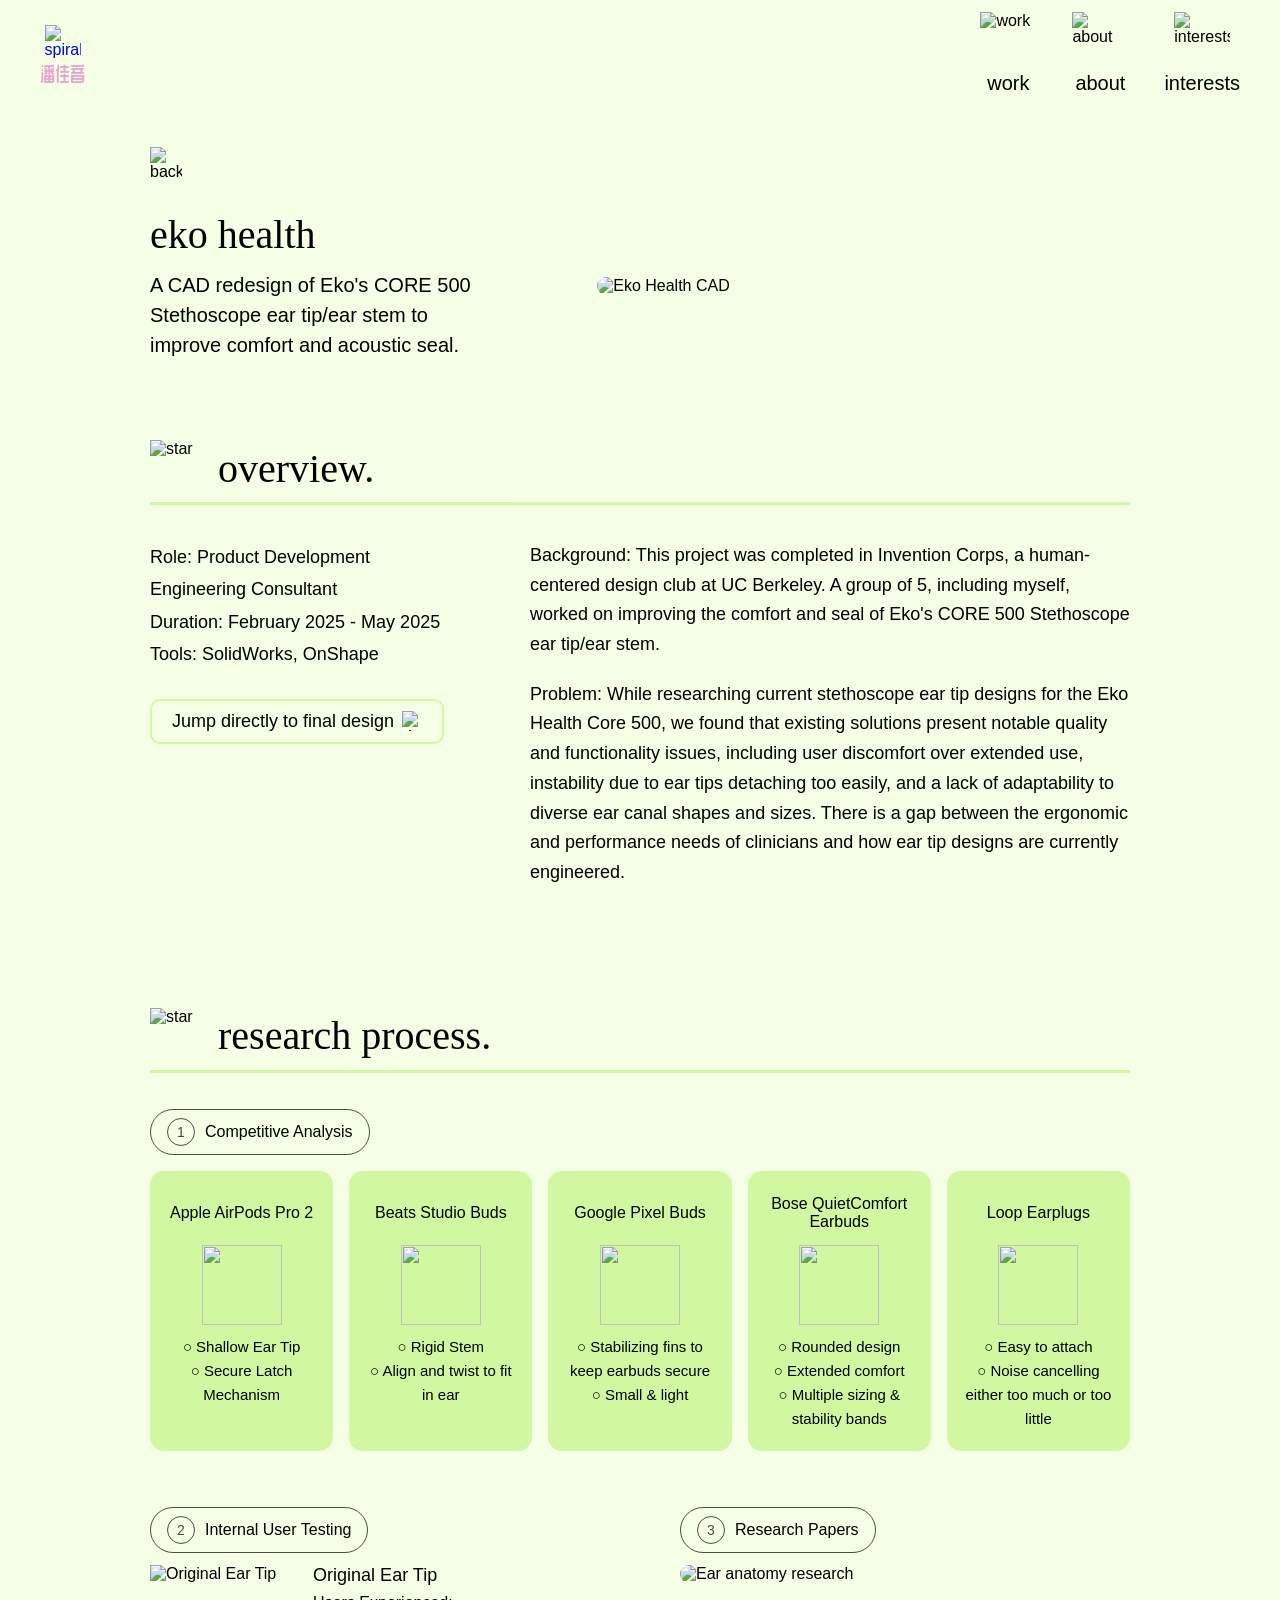
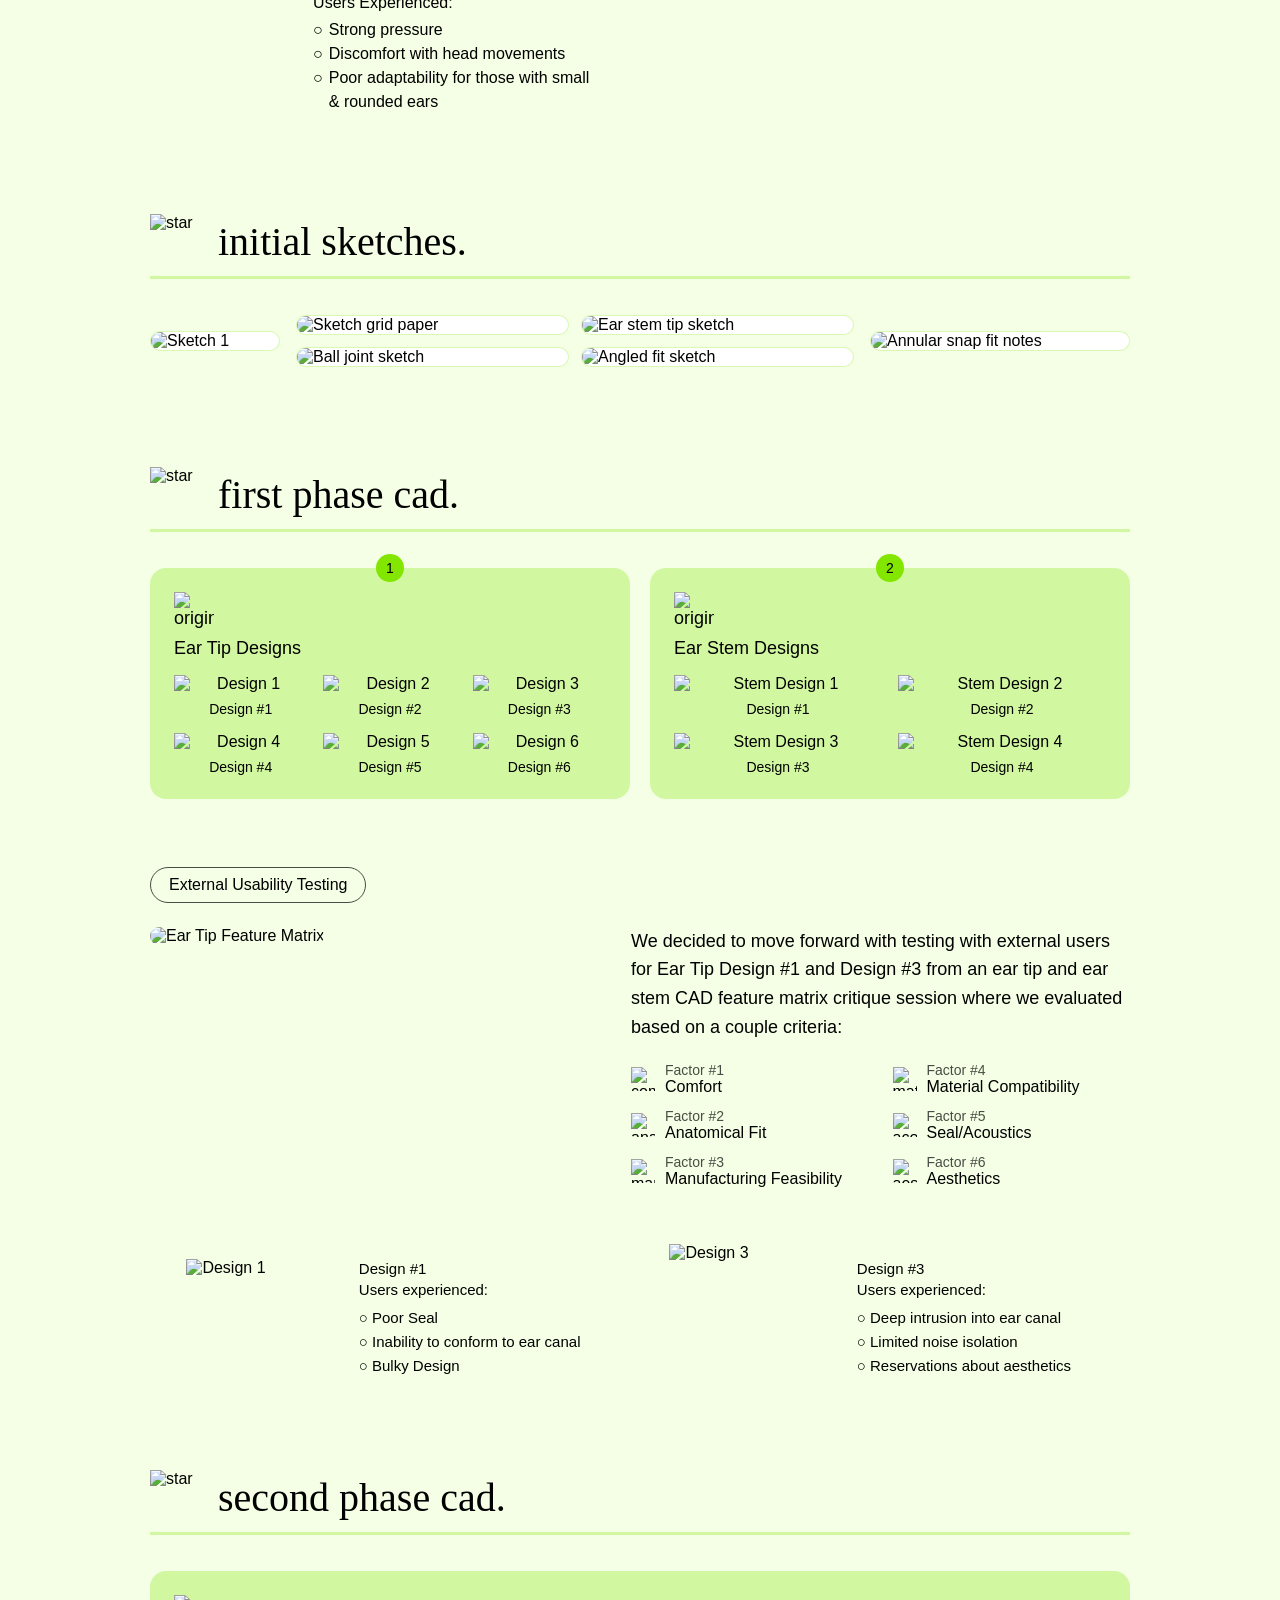
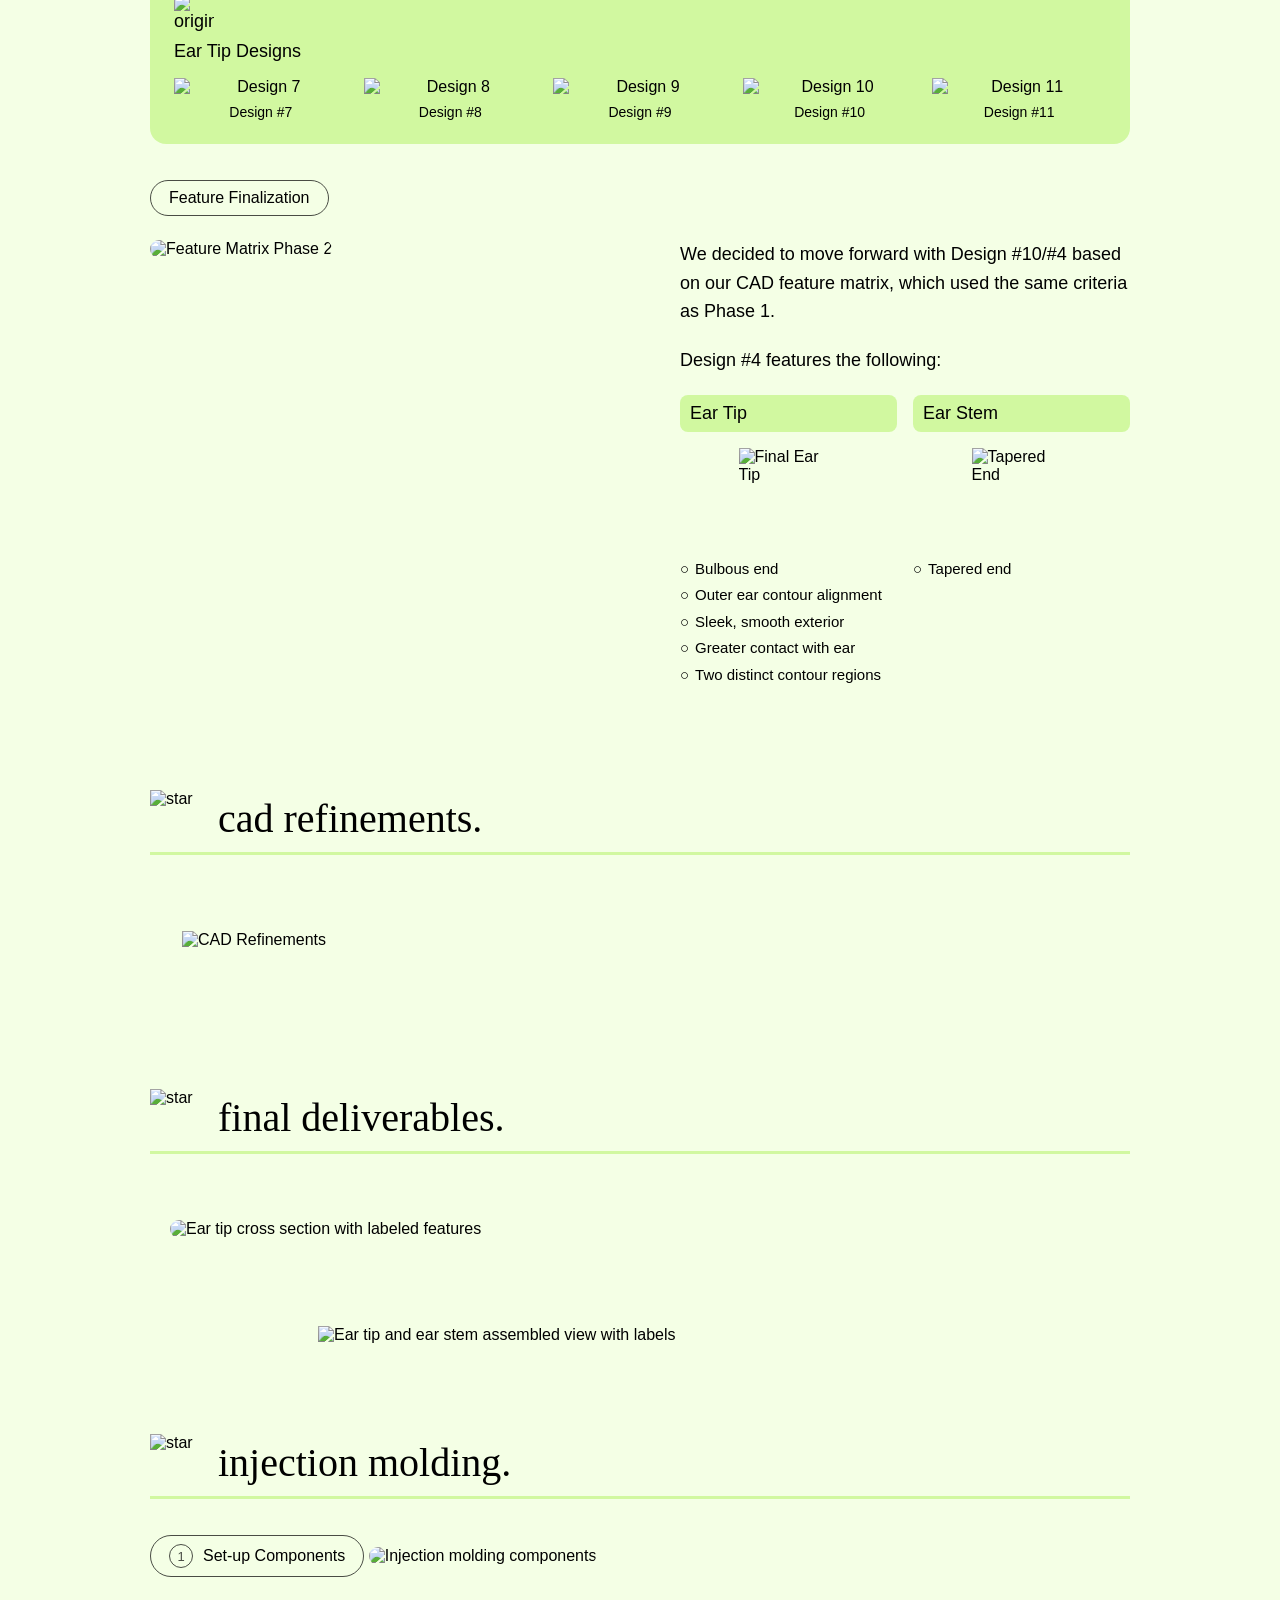
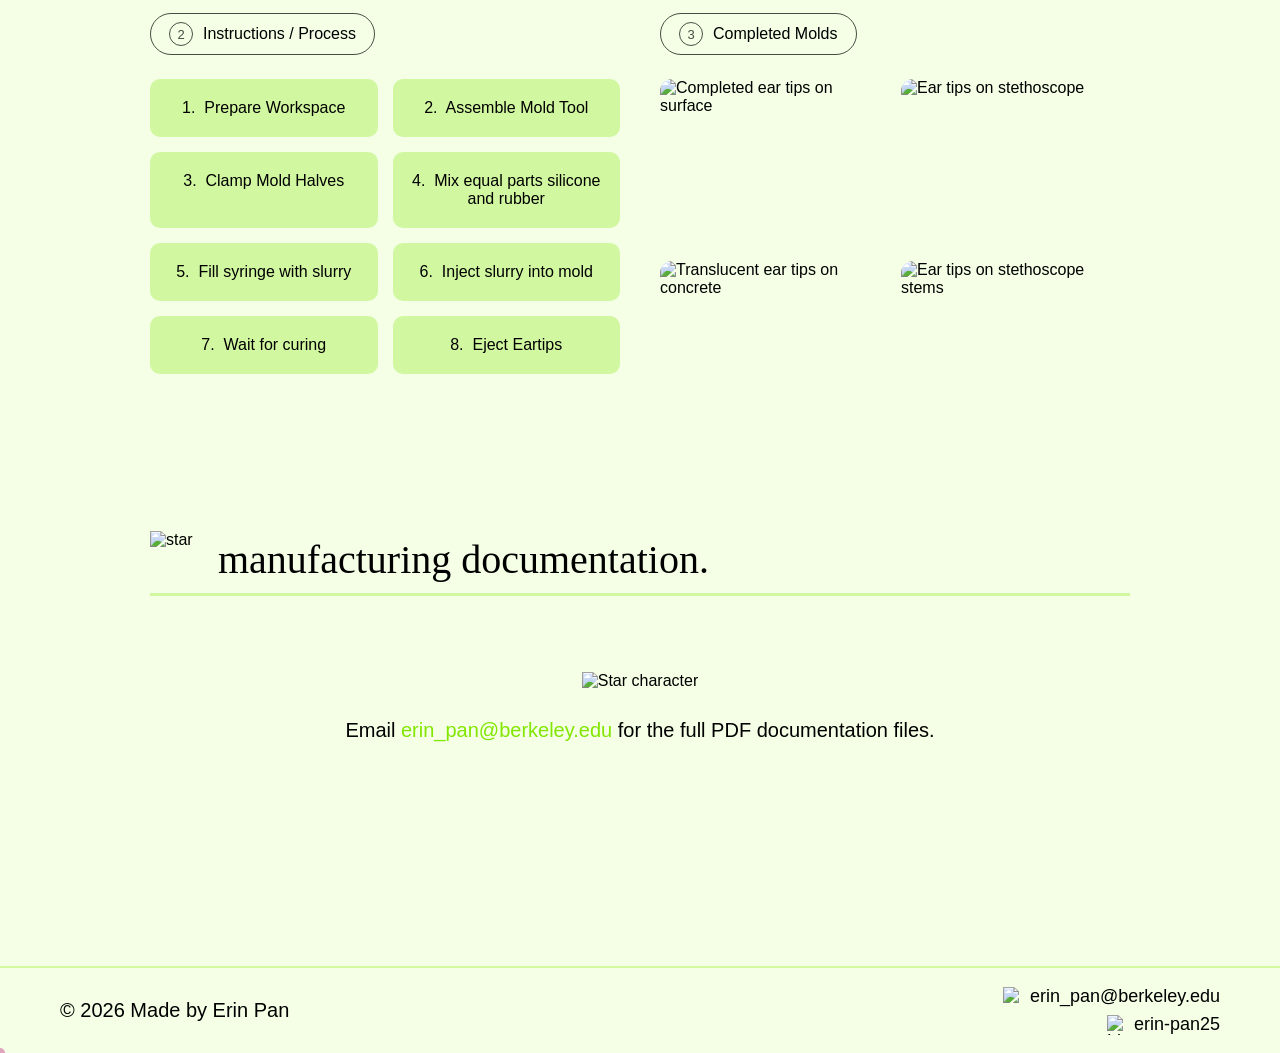
==== ekohealth.html @ 8e247591 "code code committed" ====
<!DOCTYPE html>
<html lang="en">
<head>
  <meta charset="UTF-8"/>
  <meta name="viewport" content="width=device-width, initial-scale=1.0"/>
  <title>Eko Health — Erin Pan</title>
  <link rel="preconnect" href="https://fonts.googleapis.com"/>
  <link rel="preconnect" href="https://fonts.gstatic.com" crossorigin/>
  <link href="https://fonts.googleapis.com/css2?family=ZCOOL+QingKe+HuangYou&display=swap" rel="stylesheet"/>
  <style>
    @font-face {
      font-family: "HamIsCute";
      src: url("assets/fonts/HamIsCute-Regular.otf") format("opentype");
    }
    @font-face {
      font-family: "SFProRounded";
      src: url("assets/fonts/SF-Pro-Rounded-Light.otf") format("opentype");
      font-weight: 300;
    }
    @font-face {
      font-family: "SFProRounded";
      src: url("assets/fonts/SF-Pro-Rounded-Medium.otf") format("opentype");
      font-weight: 500;
    }

    :root {
      --bg: #F4FFE5;
      --green: #82E600;
      --green-30: rgba(130,230,0,0.3);
      --green-100: #82E600;
      --black-70: rgba(0,0,0,0.7);
      --black: #000000;
    }

    * { box-sizing: border-box; margin: 0; padding: 0; }
    body {
      background: var(--bg);
      font-family: "SFProRounded", -apple-system, sans-serif;
      font-weight: 300;
      color: var(--black);
    }

    /* ── HEADER ── */
    header {
      position: sticky; top: 0; z-index: 100;
      background: var(--bg);
      display: flex; align-items: center; justify-content: space-between;
      padding: 12px 40px;
    }
    .logo { display: flex; flex-direction: column; align-items: center; gap: 2px; text-decoration: none; }
    .logo img { width: 36px; height: 36px; object-fit: contain; }
    .logo-name { font-family: "ZCOOL QingKe HuangYou", cursive; font-size: 20px; color: #E9A5D2;}
    nav { display: flex; align-items: flex-end; gap: 36px; }
    .nav-item { display: flex; flex-direction: column; align-items: center; gap: 4px; text-decoration: none; color: var(--black); }
    .nav-item img { width: 56px; height: 56px; object-fit: contain; mix-blend-mode: multiply; }
    .nav-item span { font-size: 20px; }

    /* ── MAIN ── */
    main { padding: 0 60px; max-width: 1100px; margin: 0 auto; }

    /* ── SECTION COMMON ── */
    .section { padding: 60px 0 40px; }
    .section-head {
      display: flex; align-items: center; gap: 12px;
      margin-bottom: 6px;
    }
    .section-head img { width: 56px; height: 56px; object-fit: contain; mix-blend-mode: multiply; }
    .section-head h2 {
      font-family: "HamIsCute", cursive; font-size: 40px; font-weight: normal; color: var(--black);
    }
    .section-divider {
      width: 100%; height: 3px;
      background: var(--green-30);
      margin-bottom: 36px;
    }

    /* ── HERO ── */
    .hero { padding: 40px 0 20px; }
    .back-btn {
      display: inline-flex; align-items: center; gap: 8px;
      text-decoration: none; color: var(--black); margin-bottom: 32px;
    }
    .back-btn img { width: 32px; height: 32px; mix-blend-mode: multiply; }
    .hero-body { display: flex; align-items: center; gap: 48px; }
    .hero-left { flex: 0 0 340px; }
    .hero-title { font-family: "HamIsCute", cursive; font-size: 40px; margin-bottom: 12px; }
    .hero-desc { font-size: 20px; line-height: 1.5; }
    .hero-right { flex: 1; display: flex; justify-content: center; }
    .hero-right img { width: 80%; border-radius: 16px; mix-blend-mode: multiply; }

    /* ── OVERVIEW ── */
    .overview-grid { display: flex; gap: 60px; }
    .overview-left { flex: 0 0 320px; }
    .overview-right { flex: 1; }
    .overview-meta { margin-bottom: 28px; font-size: 18px; line-height: 1.8; }
    .overview-meta strong { font-weight: 500; }
    .jump-btn {
      display: inline-flex; align-items: center; gap: 8px;
      padding: 10px 20px; border: 2px solid var(--green-30);
      border-radius: 10px; background: none; cursor: pointer;
      font-size: 18px; font-family: "SFProRounded", sans-serif; font-weight: 300;
      color: var(--black); text-decoration: none;
    }
    .jump-btn img { width: 20px; height: 20px; mix-blend-mode: multiply; }
    .overview-right p { font-size: 18px; line-height: 1.65; margin-bottom: 20px; }
    .overview-right strong { font-weight: 500; }

    /* ── RESEARCH PROCESS ── */
    .process-grid { display: grid; grid-template-columns: repeat(3, 1fr); gap: 28px; }
    .process-card { display: flex; flex-direction: column; align-items: flex-start; text-align: left; gap: 12px; }
    .process-badge {
      display: flex; align-items: center; gap: 10px;
      border: 1.5px solid var(--black-70); border-radius: 50px;
      padding: 8px 16px; width: 100%;
    }
    .process-badge-num {
      width: 28px; height: 28px; border-radius: 50%;
      border: 1.5px solid var(--black-70);
      display: flex; align-items: center; justify-content: center;
      font-size: 14px; color: var(--black-70); flex-shrink: 0;
      font-weight: 300;
    }
    .process-badge-label { font-size: 16px; font-weight: 300; text-align: left; line-height: 1.2; }
    .process-icons { display: flex; gap: 6px; justify-content: center; align-items: center; flex-wrap: wrap; }
    .process-icons img { width: 52px; height: 52px; object-fit: contain; mix-blend-mode: multiply; }
    .process-desc { font-size: 16px; line-height: 1.5; font-weight: 300; color: var(--black); }

    /* Competitive Analysis special grid */
    .comp-grid {
      display: grid; grid-template-columns: 1fr 1fr;
      gap: 10px; width: 100%; margin-top: 4px;
    }
    .comp-item {
      background: var(--green-30); border-radius: 10px;
      padding: 10px 12px; text-align: left;
    }
    .comp-item img { width: 36px; height: 36px; object-fit: contain; mix-blend-mode: multiply; margin-bottom: 4px; display: block; }
    .comp-name { font-size: 13px; font-weight: 500; margin-bottom: 4px; }
    .comp-bullets { list-style: none; padding: 0; }
    .comp-bullets li { font-size: 12px; font-weight: 300; line-height: 1.4; display: flex; gap: 5px; }
    .comp-bullets li::before { content: "○"; flex-shrink: 0; }

    /* ── INITIAL SKETCHES ── */
    .sketches-grid {
      display: flex; gap: 16px; align-items: center;
    }
    .sketch-img {
      border-radius: 12px; overflow: hidden;
      border: 1px solid var(--green-30);
      background: #fff;
    }
    .sketch-img img { width: 100%; display: block; }
    .sketch-tall { flex: 0 0 140px; }
    .sketches-middle { flex: 1; display: grid; grid-template-columns: 1fr 1fr; gap: 12px; }
    .sketch-wide { flex: 0 0 260px; }

    /* ── PHASE CAD CARDS ── */
    .cad-card {
      background: var(--green-30); border-radius: 16px;
      padding: 24px; margin-bottom: 32px; position: relative;
    }
    .cad-card-badge {
      position: absolute; top: -14px; left: 50%; transform: translateX(-50%);
      width: 28px; height: 28px; border-radius: 50%;
      background: var(--green-100);
      display: flex; align-items: center; justify-content: center;
      font-size: 14px; font-weight: 500; color: #000;
    }
    .cad-card-title { font-size: 18px; font-weight: 500; margin-bottom: 16px; display: flex; flex-direction: column; align-items: flex-start; gap: 6px; }
    .cad-card-title img { width: 40px; height: 40px; object-fit: contain; }
    .cad-designs-grid {
      display: grid; grid-template-columns: repeat(3, 1fr); gap: 16px;
    }
    .cad-designs-grid-5 {
      display: grid; grid-template-columns: repeat(5, 1fr); gap: 16px;
    }
    .cad-designs-grid-4 {
      display: grid; grid-template-columns: repeat(4, 1fr); gap: 16px;
    }
    .cad-design-item { display: flex; flex-direction: column; align-items: center; gap: 8px; text-align: center; }
    .cad-design-item img { width: 100%; max-height: 100px; object-fit: contain; }
    .cad-design-label { font-size: 14px; font-weight: 300; }

    /* ── SUBSECTION BADGE ── */
    .subsection-badge {
      display: inline-flex; align-items: center; gap: 10px;
      border: 1.5px solid var(--black-70); border-radius: 50px;
      padding: 8px 18px; margin-bottom: 24px; font-size: 16px; font-weight: 300;
    }
    .subsection-badge-num {
      width: 24px; height: 24px; border-radius: 50%;
      border: 1.5px solid var(--black-70);
      display: flex; align-items: center; justify-content: center;
      font-size: 13px; color: var(--black-70); flex-shrink: 0;
    }

    /* ── EXTERNAL USABILITY TESTING ── */
    .usability-layout { display: flex; gap: 40px; align-items: flex-start; }
    .usability-matrix { flex: 0 0 45%; }
    .usability-matrix img { width: 100%; border-radius: 10px; }
    .usability-right { flex: 1; }
    .usability-right p { font-size: 18px; line-height: 1.6; margin-bottom: 20px; }
    .factors-grid { display: grid; grid-template-columns: 1fr 1fr; gap: 12px 24px; margin-bottom: 24px; }
    .factor-item { display: flex; align-items: center; gap: 10px; }
    .factor-item img { width: 24px; height: 24px; object-fit: contain; }
    .factor-label { font-size: 16px; }
    .factor-num { font-size: 14px; font-weight: 300; color: var(--black-70); }

    .usability-results { display: grid; grid-template-columns: 1fr 1fr; gap: 16px; margin-top: 16px; width: 100%; }
    .usability-result-card {
      background: var(--green-30); border-radius: 12px; padding: 16px;
      display: flex; gap: 14px; align-items: flex-start;
    }
    .usability-result-card img { width: 60px; height: 60px; object-fit: contain; mix-blend-mode: multiply; flex-shrink: 0; }
    .usability-result-text { font-size: 15px; }
    .usability-result-text strong { font-weight: 500; display: block; margin-bottom: 6px; }
    .usability-result-text ul { list-style: none; padding: 0; }
    .usability-result-text ul li { display: flex; gap: 6px; line-height: 1.5; }
    .usability-result-text ul li::before { content: "○"; flex-shrink: 0; }

    /* ── FEATURE FINALIZATION ── */
    .finalization-layout { display: flex; gap: 40px; align-items: flex-start; }
    .finalization-matrix { flex: 0 0 50%; }
    .finalization-matrix img { width: 100%; border-radius: 10px; }
    .finalization-right { flex: 1; }
    .finalization-right p { font-size: 18px; line-height: 1.6; margin-bottom: 20px; }
    .finalization-cards { display: grid; grid-template-columns: 1fr 1fr; gap: 16px; }
    .finalization-card {
  background: transparent; padding: 0;
}
.finalization-card-title {
  font-size: 18px; font-weight: 500; margin-bottom: 14px;
  background: var(--green-30); border-radius: 8px;
  padding: 8px 0px; display: block; text-align: left;
  width: 100%;
}
.finalization-card img { width: 100px; height: 100px; object-fit: contain; display: block; margin: 16px auto 10px auto; }
    .finalization-card ul { list-style: none; padding: 0; }
    .finalization-card ul li { display: flex; gap: 6px; font-size: 15px; line-height: 1.5; margin-bottom: 4px; }
    .finalization-card ul li::before { content: "○"; flex-shrink: 0; }

    /* ── CAD REFINEMENTS ── */
    .refinements-equation {
      display: flex; align-items: center; justify-content: center;
      gap: 32px; flex-wrap: nowrap;
    }
    .refinement-item { display: flex; flex-direction: column; align-items: center; gap: 12px; flex: 1; max-width: 220px; }
    .refinement-item img { width: 140px; height: 140px; object-fit: contain; mix-blend-mode: multiply; }
    .refinement-annotations { font-size: 14px; line-height: 1.5; text-align: center; }
    .refinement-annotations p { margin-bottom: 6px; }
    .eq-operator { font-size: 40px; font-weight: 300; color: var(--black-70); flex-shrink: 0; }

    /* ── FINAL DELIVERABLES ── */
    .final-deliverables-layout { display: flex; flex-direction: column; gap: 40px; }
    .final-annotated { position: relative; background: var(--green-30); border-radius: 16px; padding: 40px 60px; }
    .final-annotated img.main-img { width: 70%; display: block; margin: 0 auto; }
    .annotation-callout {
      position: absolute; font-size: 14px; line-height: 1.4; max-width: 160px;
    }
    .annotation-callout::after {
      content: ''; display: block; width: 6px; height: 6px;
      background: #000; border-radius: 50%; position: absolute;
    }
    .final-3d { background: var(--green-30); border-radius: 16px; padding: 30px; display: flex; justify-content: center; align-items: center; gap: 60px; }
    .final-3d img { width: 55%; object-fit: contain; mix-blend-mode: multiply; }
    .final-3d-labels { display: flex; flex-direction: column; gap: 20px; font-size: 18px; }
    .final-3d-labels span { display: flex; align-items: center; gap: 10px; }
    .dot-label { width: 8px; height: 8px; background: #000; border-radius: 50%; display: inline-block; flex-shrink: 0; }

    .cross-section-card {
  position: relative;
  border-radius: 16px;
  padding: 30px 20px;
  margin-bottom: 28px;
}

.cross-section-diagram {
  position: relative;
  width: 100%;
}

.cross-section-diagram img {
  width: 100%;
  display: block;
  border-radius: 12px;
}

.cs-label {
  position: absolute;
  font-size: 16px;
  line-height: 1.1;
  color: #000;
  max-width: 190px;
}

.cs-dot {
  position: absolute;
  width: 20px;
  height: 20px;
  background: #000;
  border-radius: 50%;
}

.cs-line {
  position: absolute;
  height: 5px;
  background: #000;
  transform-origin: left center;
}

/* label positions */
.cs-label.base { top: 3%; left: 0%; }
.cs-dot.base { top: 22.5%; left: 5.5%; }
.cs-line.base {
  width: 100px;
  top: 10%;
  left: 2%;
  transform: rotate(62deg);
}

.cs-label.snap { top: -5%; left: 43%; }
.cs-dot.snap { top: 17%; left: 50%; }
.cs-line.snap {
  width: 105px;
  top: 2%;
  left: 48%;
  transform: rotate(73deg);
}

.cs-label.geometry { top: 1%; right: 8%; }
.cs-dot.geometry { top: 19%; left: 65%; }
.cs-line.geometry {
  width: 115px;
  top: 20%;
  left: 66%;
  transform: rotate(-55deg);
}

.cs-label.channel { top: 48%; right: -15%; }
.cs-dot.channel { top: 50%; left: 80%; }
.cs-line.channel {
  width: 180px;
  top: 51.5%;
  left: 80%;
}

.cs-label.flange {
  bottom: 1%;
  left: 54%;
  max-width: 240px;
}

.cs-dot.flange-1 { top: 79%; left: 22%; }
.cs-line.flange-1 {
  width: 300px;
  top: 80%;
  left: 23%;
  transform: rotate(17deg);
}

.cs-dot.flange-2 { top: 75%; left: 50%; }
.cs-line.flange-2 {
  width: 100px;
  top: 76%;
  left: 51%;
  transform: rotate(110deg);
}
.final-3d-annotated {
  position: relative;
  border-radius: 16px;
  padding: 30px;
  margin-top: 28px;
}

.final-3d-annotated img {
  width: 70%;
  display: block;
  margin: 0 auto;
}

.label-3d {
  position: absolute;
  font-size: 18px;
  color: #000;
}

.dot-3d {
  position: absolute;
  width: 18px;
  height: 18px;
  background: #000;
  border-radius: 50%;
}

.line-3d {
  position: absolute;
  height: 3px;
  background: #000;
  transform-origin: left center;
}

/* Ear Stem */
.label-3d.stem {
  top: 24%;
  left: 7%;
}

.dot-3d.stem {
  top: 37%;
  left: 21%;
}

.line-3d.stem {
  width: 115px;
  top: 29%;
  left: 11%;
  transform: rotate(25deg);
}

/* Ear Tip */
.label-3d.tip {
  top: 16.5%;
  right: 30%;
}

.dot-3d.tip {
  top: 26%;
  left: 47%;
}

.line-3d.tip {
  width: 170px;
  top: 27%;
  left: 48%;
  transform: rotate(-15deg);
}
    /* ── CROSS SECTION ANNOTATED ── */
    .cross-section-wrap { background: var(--green-30); border-radius: 16px; padding: 32px; }
    .cross-section-inner { display: flex; gap: 24px; align-items: center; }
    .cross-section-left-annotations { flex: 0 0 180px; display: flex; flex-direction: column; gap: 20px; font-size: 14px; line-height: 1.4; text-align: right; }
    .cross-section-img { flex: 1; }
    .cross-section-img img { width: 100%; border-radius: 12px; }
    .cross-section-right-annotations { flex: 0 0 180px; display: flex; flex-direction: column; gap: 20px; font-size: 14px; line-height: 1.4; }

    /* ── INJECTION MOLDING ── */
    .mold-cards { display: grid; grid-template-columns: 1fr 1fr 1fr; gap: 20px; margin-bottom: 36px; }
    .mold-card { background: var(--green-30); border-radius: 14px; padding: 20px; }
    .mold-card-title { font-size: 16px; font-weight: 500; margin-bottom: 14px; }
    .mold-card img { width: 100%; border-radius: 8px; object-fit: cover; }
    .mold-label-row { display: flex; gap: 6px; align-items: flex-start; margin-bottom: 6px; }
    .mold-dot { width: 10px; height: 10px; background: var(--green-100); border-radius: 50%; flex-shrink: 0; margin-top: 4px; }
    .mold-label-text { font-size: 13px; line-height: 1.4; }

    .mold-assembled-imgs { display: flex; flex-direction: column; gap: 8px; }
    .mold-assembled-imgs img { width: 100%; border-radius: 8px; }

    .instructions-grid {
      display: grid; grid-template-columns: 1fr 1fr; gap: 15px;
    }
    .instruction-step {
      background: var(--green-30); border-radius: 10px;
      padding: 20px 16px; font-size: 16px; font-weight: 300;
      text-align: center;
    }

    .completed-molds-grid {
  display: grid; grid-template-columns: 1fr 1fr; gap: 12px;
}
.completed-molds-grid img { width: 100%; border-radius: 12px; object-fit: cover; aspect-ratio: 1/1; max-height: 170px; }

    .molding-bottom { display: grid; grid-template-columns: 1fr 1fr; gap: 40px; align-items: start; margin-top: 12px; }

    /* ── MANUFACTURING DOCUMENTATION ── */
    .mfg-doc { text-align: center; padding: 40px 0 60px; }
    .mfg-doc img { width: 120px; height: 120px; object-fit: contain; margin-bottom: 24px; }
    .mfg-doc p { font-size: 20px; line-height: 1.6; }
    .mfg-doc a { color: var(--green-100); text-decoration: none; }

    /* ── FOOTER ── */
    footer {
      padding: 18px 60px; margin-top: 40px;
      border-top: 2px solid var(--green-30);
      display: flex; align-items: center; justify-content: space-between;
    }
    .footer-copy { font-size: 20px; }
    .footer-link img { width: 20px; height: 20px; object-fit: contain; }
    .footer-links { display: flex; flex-direction: column; gap: 7px; align-items: flex-end; }
    .footer-link {
      display: flex; align-items: center; gap: 7px;
      text-decoration: none; color: var(--black); font-size: 18px;
    }
    .footer-icon {
      width: 24px; height: 24px; background: var(--green-100);
      border-radius: 6px; display: flex; align-items: center; justify-content: center;
      font-size: 13px; flex-shrink: 0;
    }

    /* ── REVEAL ── */
    .reveal { opacity: 0; transform: translateY(30px); transition: opacity 0.7s ease, transform 0.7s ease; }
    .reveal.visible { opacity: 1; transform: translateY(0); }

    /* Star icon as section header star */
    .star-icon { font-size: 40px; line-height: 1; }
    /* ============================================================
       RESPONSIVE — does not change desktop appearance
       ============================================================ */
       @media (max-width: 900px) {
      header { padding: 10px 20px; flex-wrap: wrap; gap: 10px; }
      .nav-item img { width: 40px; height: 40px; }
      .nav-item span { font-size: 16px; }
      nav { gap: 20px; }

      main { padding: 0 24px; }

      .section { padding: 40px 0 28px; }
      .section-head img { width: 40px; height: 40px; }
      .section-head h2 { font-size: 30px; }

      /* Hero */
      .hero-body { flex-direction: column; gap: 24px; }
      .hero-left { flex: 1 1 auto; width: 100%; }
      .hero-title { font-size: 32px; }
      .hero-desc { font-size: 17px; }
      .hero-right img { width: 100%; }

      /* Overview */
      .overview-grid { flex-direction: column; gap: 24px; }
      .overview-left { flex: 1 1 auto; width: 100%; }
      .overview-meta { font-size: 16px; }
      .overview-right p { font-size: 16px; }

      /* Research process */
      .process-grid { grid-template-columns: 1fr; gap: 28px; }
      .process-grid > div[style*="grid-column: span 3"] { grid-column: span 1 !important; }
      .process-grid > div[style*="grid-template-columns: 1fr 1fr"] {
        grid-template-columns: 1fr !important; gap: 28px !important;
      }
      /* Competitive analysis image row */
      .process-grid div[style*="justify-content: space-between"][style*="position: absolute"] {
        position: static !important;
        flex-wrap: wrap !important;
        padding: 0 0 12px 0 !important;
        gap: 16px !important;
      }
      .process-grid div[style*="padding-top: 65px"] { padding-top: 0 !important; }
      .process-grid div[style*="padding: 50px 40px 24px"] {
        padding: 24px 20px !important;
      }
      .process-grid div[style*="padding: 50px 40px 24px"] > div {
        flex-wrap: wrap !important;
        gap: 16px !important;
      }
      .process-grid div[style*="padding: 50px 40px 24px"] ul {
        flex: 1 1 140px !important;
      }
      /* Internal user testing row */
      .process-card div[style*="display:flex; gap:16px"] { flex-wrap: wrap; }

      /* Initial sketches */
      .sketches-grid { flex-direction: column; }
      .sketch-tall, .sketch-wide { flex: 1 1 auto; width: 100%; }
      .sketches-middle { width: 100%; }

      /* CAD cards */
      div[style*="grid-template-columns:1fr 1fr"][style*="margin-bottom:36px"] {
        grid-template-columns: 1fr !important;
      }
      .cad-designs-grid { grid-template-columns: 1fr 1fr; }
      .cad-designs-grid-5 { grid-template-columns: 1fr 1fr; }
      .cad-designs-grid-4 { grid-template-columns: 1fr 1fr; }

      /* Usability */
      .usability-layout { flex-direction: column; gap: 24px; }
      .usability-matrix { flex: 1 1 auto; width: 100%; }
      .factors-grid { grid-template-columns: 1fr; }
      .usability-results { grid-template-columns: 1fr; }

      /* Finalization */
      .finalization-layout { flex-direction: column; gap: 24px; }
      .finalization-matrix { flex: 1 1 auto; width: 100%; }
      .finalization-cards { grid-template-columns: 1fr; }

      /* Cross section + 3D annotated — shrink proportional elements */
      .cs-label { font-size: 11px; max-width: 110px; }
      .cs-dot { width: 12px; height: 12px; }
      .cs-line { height: 3px; }
      .cs-label.channel { right: -4%; max-width: 100px; }
      .cs-label.flange { max-width: 160px; }

      .label-3d { font-size: 13px; }
      .dot-3d { width: 12px; height: 12px; }
      .line-3d { height: 2px; }

      /* Injection molding */
      .mold-cards { grid-template-columns: 1fr; }
      .instructions-grid { grid-template-columns: 1fr; }
      .completed-molds-grid { grid-template-columns: 1fr 1fr; }
      .molding-bottom { grid-template-columns: 1fr; gap: 28px; }

      footer { flex-direction: column; align-items: flex-start; gap: 12px; padding: 16px 20px; }
      .footer-links { align-items: flex-start; }
    }

    @media (max-width: 480px) {
      .logo { display: none; }
      main { padding: 0 16px; }
      .hero-title { font-size: 26px; }
      .section-head h2 { font-size: 24px; }
      .cad-designs-grid,
      .cad-designs-grid-5,
      .cad-designs-grid-4 { grid-template-columns: 1fr 1fr; }
      .completed-molds-grid { grid-template-columns: 1fr; }

      .cs-label { font-size: 10px; max-width: 90px; }
      .label-3d { font-size: 11px; }
    }
  </style>
</head>
<body>

<!-- HEADER -->
<header>
  <a href="index.html" class="logo">
    <img src="assets/spiral.png" alt="spiral"/>
    <span class="logo-name">潘佳音</span>
  </a>
  <nav>
    <a href="index.html#work" class="nav-item"><img src="assets/jellycat.png" alt="work"/><span>work</span></a>
    <a href="index.html#about" class="nav-item"><img src="assets/plant.png" alt="about"/><span>about</span></a>
    <a href="index.html#interests" class="nav-item"><img src="assets/cat.png" alt="interests"/><span>interests</span></a>
  </nav>
</header>

<main>

  <!-- ── HERO ── -->
  <section class="hero reveal">
    <a href="index.html" class="back-btn">
      <img src="assets/Arrow_left-circle.png" alt="back"/>
    </a>
    <div class="hero-body">
      <div class="hero-left">
        <div class="hero-title">eko health</div>
        <p class="hero-desc">A CAD redesign of Eko's CORE 500 Stethoscope ear tip/ear stem to improve comfort and acoustic seal.</p>
      </div>
      <div class="hero-right">
        <img src="assets/image 148.png" alt="Eko Health CAD"/>
      </div>
    </div>
  </section>

  <!-- ── OVERVIEW ── -->
  <section class="section reveal">
    <div class="section-head">
      <img src="assets/star_1.png" alt="star"/>
      <h2>overview.</h2>
    </div>
    <div class="section-divider"></div>
    <div class="overview-grid">
      <div class="overview-left">
        <div class="overview-meta">
          <p><strong>Role</strong>: Product Development Engineering Consultant</p>
          <p><strong>Duration</strong>: February 2025 - May 2025</p>
          <p><strong>Tools</strong>: SolidWorks, OnShape</p>
        </div>
        <a href="#final-deliverables" class="jump-btn">
          Jump directly to final design
          <img src="assets/Arrow_down-circle.png" alt="down"/>
        </a>
      </div>
      <div class="overview-right">
        <p><strong>Background:</strong> This project was completed in Invention Corps, a human-centered design club at UC Berkeley. A group of 5, including myself, worked on improving the comfort and seal of Eko's CORE 500 Stethoscope ear tip/ear stem.</p>
        <p><strong>Problem:</strong> While researching current stethoscope ear tip designs for the Eko Health Core 500, we found that existing solutions present notable quality and functionality issues, including user discomfort over extended use, instability due to ear tips detaching too easily, and a lack of adaptability to diverse ear canal shapes and sizes. There is a gap between the ergonomic and performance needs of clinicians and how ear tip designs are currently engineered.</p>
      </div>
    </div>
  </section>

  <!-- ── RESEARCH PROCESS ── -->
  <section class="section reveal">
    <div class="section-head">
      <img src="assets/star_2.png" alt="star"/>
      <h2>research process.</h2>
    </div>
    <div class="section-divider"></div>
    <div class="process-grid">
    <!-- Competitive Analysis -->
<div style="grid-column: span 3; display: flex; flex-direction: column; gap: 16px;">
    <div class="process-badge" style="width: fit-content;">
      <div class="process-badge-num">1</div>
      <span class="process-badge-label">Competitive Analysis</span>
    </div>
  
    <div style="display: flex; flex-wrap: wrap; gap: 16px; justify-content: space-between; align-items: stretch;">
        <div style="flex: 1 1 160px; min-width: 160px; display: flex; flex-direction: column; align-items: center; background: var(--green-30); border-radius: 14px; padding: 20px 14px; position: relative;">
          <span style="font-size:16px; font-weight:500; text-align:center; min-height:44px; display:flex; align-items:center;">Apple AirPods Pro 2</span>
          <div style="height:100px; display:flex; align-items:center; justify-content:center;position:relative; z-index:5;">
            <img src="assets/image_149.png" style="width:80px; height:80px; object-fit:contain; mix-blend-mode:multiply;"/>
          </div>
          <ul style="list-style:none; padding:0; width:100%; text-align:center;">
            <li style="font-size:15px; line-height:1.6;">○ Shallow Ear Tip</li>
            <li style="font-size:15px; line-height:1.6;">○ Secure Latch Mechanism</li>
          </ul>
        </div>
        <div style="flex: 1 1 160px; min-width: 160px; display: flex; flex-direction: column; align-items: center; background: var(--green-30); border-radius: 14px; padding: 20px 14px; position: relative;">
          <span style="font-size:16px; font-weight:500; text-align:center; min-height:44px; display:flex; align-items:center;">Beats Studio Buds</span>
          <div style="height:100px; display:flex; align-items:center; justify-content:center;position:relative; z-index:5;">
            <img src="assets/image_150.png" style="width:80px; height:80px; object-fit:contain; mix-blend-mode:multiply;"/>
          </div>
          <ul style="list-style:none; padding:0; width:100%; text-align:center;">
            <li style="font-size:15px; line-height:1.6;">○ Rigid Stem</li>
            <li style="font-size:15px; line-height:1.6;">○ Align and twist to fit in ear</li>
          </ul>
        </div>
        <div style="flex: 1 1 160px; min-width: 160px; display: flex; flex-direction: column; align-items: center; background: var(--green-30); border-radius: 14px; padding: 20px 14px; position: relative;">
          <span style="font-size:16px; font-weight:500; text-align:center; min-height:44px; display:flex; align-items:center;">Google Pixel Buds</span>
          <div style="height:100px; display:flex; align-items:center; justify-content:center;position:relative; z-index:5;">
            <img src="assets/image_151.png" style="width:80px; height:80px; object-fit:contain; mix-blend-mode:multiply;"/>
          </div>
          <ul style="list-style:none; padding:0; width:100%; text-align:center;">
            <li style="font-size:15px; line-height:1.6;">○ Stabilizing fins to keep earbuds secure</li>
            <li style="font-size:15px; line-height:1.6;">○ Small &amp; light</li>
          </ul>
        </div>
        <div style="flex: 1 1 160px; min-width: 160px; display: flex; flex-direction: column; align-items: center; background: var(--green-30); border-radius: 14px; padding: 20px 14px; position: relative;">
          <span style="font-size:16px; font-weight:500; text-align:center; min-height:44px; display:flex; align-items:center;">Bose QuietComfort Earbuds</span>
          <div style="height:100px; display:flex; align-items:center; justify-content:center; position:relative; z-index:5">
            <img src="assets/image_152.png" style="width:80px; height:80px; object-fit:contain; mix-blend-mode:multiply;"/>
          </div>
          <ul style="list-style:none; padding:0; width:100%; text-align:center;">
            <li style="font-size:15px; line-height:1.6;">○ Rounded design</li>
            <li style="font-size:15px; line-height:1.6;">○ Extended comfort</li>
            <li style="font-size:15px; line-height:1.6;">○ Multiple sizing &amp; stability bands</li>
          </ul>
        </div>
        <div style="flex: 1 1 160px; min-width: 160px; display: flex; flex-direction: column; align-items: center; background: var(--green-30); border-radius: 14px; padding: 20px 14px; position: relative;">
          <span style="font-size:16px; font-weight:500; text-align:center; min-height:44px; display:flex; align-items:center;">Loop Earplugs</span>
          <div style="height:100px; display:flex; align-items:center; justify-content:center; position:relative; z-index:5;">
            <img src="assets/image_153.png" style="width:80px; height:80px; object-fit:contain; mix-blend-mode:multiply;"/>
          </div>
          <ul style="list-style:none; padding:0; width:100%; text-align:center;">
            <li style="font-size:15px; line-height:1.6;">○ Easy to attach</li>
            <li style="font-size:15px; line-height:1.6;">○ Noise cancelling either too much or too little</li>
          </ul>
        </div>
      </div>
  </div>

  <div style="display: grid; grid-template-columns: 1fr 1fr; gap: 80px; grid-column: span 3; margin-top: 28px;">

    <!-- Internal User Testing -->
    <div class="process-card">
      <div class="process-badge" style="width: fit-content;">
        <div class="process-badge-num">2</div>
        <span class="process-badge-label">Internal User Testing</span>
      </div>
      <div style="display:flex; gap:16px; align-items:flex-start; width:100%;">
        <img src="assets/image_154.png"
             alt="Original Ear Tip" style="width:200px; object-fit:contain; mix-blend-mode:multiply;"/>
        <div style="text-align:left;">
          <div style="font-size:18px; font-weight:500; margin-bottom:8px;">Original Ear Tip</div>
          <div style="font-size:16px; font-weight:500; margin-bottom:6px;">Users Experienced:</div>
          <ul style="list-style:none;padding:0;">
            <li style="font-size:16px;display:flex;gap:6px;line-height:1.5;"><span>○</span>Strong pressure</li>
            <li style="font-size:16px;display:flex;gap:6px;line-height:1.5;"><span>○</span>Discomfort with head movements</li>
            <li style="font-size:16px;display:flex;gap:6px;line-height:1.5;"><span>○</span>Poor adaptability for those with small &amp; rounded ears</li>
          </ul>
        </div>
      </div>
    </div>
  
    <!-- Research Papers -->
    <div class="process-card">
      <div class="process-badge" style="width: fit-content;">
        <div class="process-badge-num">3</div>
        <span class="process-badge-label">Research Papers</span>
      </div>
      <img src="assets/anatomy.png" alt="Ear anatomy research"
           style="width:100%; border-radius:10px;"/>
    </div>
  
  </div>
  </section>

  <!-- ── INITIAL SKETCHES ── -->
  <section class="section reveal">
    <div class="section-head">
      <img src="assets/star_3.png" alt="star"/>
      <h2>initial sketches.</h2>
    </div>
    <div class="section-divider"></div>
    <div class="sketches-grid">
      <div class="sketch-tall sketch-img" style="flex: 0 0 130px;">
        <img src="assets/image_155.png" alt="Sketch 1"/>
      </div>
      <div class="sketches-middle">
        <div class="sketch-img"><img src="assets/image_157.png" alt="Sketch grid paper"/></div>
        <div class="sketch-img"><img src="assets/sketch_3.png" alt="Ear stem tip sketch"/></div>
        <div class="sketch-img"><img src="assets/image_156.png" alt="Ball joint sketch"/></div>
        <div class="sketch-img"><img src="assets/sketch_5.png" alt="Angled fit sketch"/></div>
      </div>
      <div class="sketch-wide sketch-img">
        <img src="assets/sketch_6.png" alt="Annular snap fit notes"/>
      </div>
    </div>
  </section>

  <!-- ── FIRST PHASE CAD ── -->
  <section class="section reveal">
    <div class="section-head">
      <img src="assets/star_4.png" alt="star"/>
      <h2>first phase cad.</h2>
    </div>
    <div class="section-divider"></div>

    <!-- Two side-by-side CAD cards -->
    <div style="display:grid; grid-template-columns:1fr 1fr; gap:20px; margin-bottom:36px;">
      <!-- Ear Tip Designs -->
      <div class="cad-card">
        <div class="cad-card-badge">1</div>
        <div class="cad-card-title">
          <img src="assets/eartip.png" alt="original"/>
          Ear Tip Designs
        </div>
        <div class="cad-designs-grid">
          <div class="cad-design-item">
            <img src="assets/eartip_2.png" alt="Design 1"/>
            <span class="cad-design-label">Design #1</span>
          </div>
          <div class="cad-design-item">
            <img src="assets/eartip_3.png" alt="Design 2"/>
            <span class="cad-design-label">Design #2</span>
          </div>
          <div class="cad-design-item">
            <img src="assets/eartip_4.png" alt="Design 3"/>
            <span class="cad-design-label">Design #3</span>
          </div>
          <div class="cad-design-item">
            <img src="assets/eartip_6.png" alt="Design 4"/>
            <span class="cad-design-label">Design #4</span>
          </div>
          <div class="cad-design-item">
            <img src="assets/eartip_5.png" alt="Design 5"/>
            <span class="cad-design-label">Design #5</span>
          </div>
          <div class="cad-design-item">
            <img src="assets/design3.png" alt="Design 6"/>
            <span class="cad-design-label">Design #6</span>
          </div>
        </div>
      </div>

      <!-- Ear Stem Designs -->
      <div class="cad-card">
        <div class="cad-card-badge">2</div>
        <div class="cad-card-title">
          <img src="assets/earstem.png" alt="original stem"/>
          Ear Stem Designs
        </div>
        <div class="cad-designs-grid" style="grid-template-columns: 1fr 1fr;">
          <div class="cad-design-item">
            <img src="assets/earstem_1.png" alt="Stem Design 1"/>
            <span class="cad-design-label">Design #1</span>
          </div>
          <div class="cad-design-item">
            <img src="assets/earstem_2.png" alt="Stem Design 2"/>
            <span class="cad-design-label">Design #2</span>
          </div>
          <div class="cad-design-item">
            <img src="assets/earstem_3.png" alt="Stem Design 3"/>
            <span class="cad-design-label">Design #3</span>
          </div>
          <div class="cad-design-item">
            <img src="assets/earstem_4.png" alt="Stem Design 4"/>
            <span class="cad-design-label">Design #4</span>
          </div>
        </div>
      </div>
    </div>
<!-- External Usability Testing -->
<div class="subsection-badge">
  External Usability Testing
</div>
<div class="usability-layout">
  <div class="usability-matrix">
    <img src="assets/externalusability.png" alt="Ear Tip Feature Matrix"/>
  </div>
  <div class="usability-right">
    <p>We decided to move forward with testing with external users for Ear Tip Design #1 and Design #3 from an ear tip and ear stem CAD feature matrix critique session where we evaluated based on a couple criteria:</p>
    <div class="factors-grid">
      <div class="factor-item">
        <img src="assets/bed.png" alt="comfort"/>
        <div>
          <div class="factor-num">Factor #1</div>
          <div class="factor-label" style="font-weight:500;">Comfort</div>
        </div>
      </div>
      <div class="factor-item">
        <img src="assets/material.png" alt="material"/>
        <div>
          <div class="factor-num">Factor #4</div>
          <div class="factor-label" style="font-weight:500;">Material Compatibility</div>
        </div>
      </div>
      <div class="factor-item">
        <img src="assets/ear.png" alt="anatomical"/>
        <div>
          <div class="factor-num">Factor #2</div>
          <div class="factor-label" style="font-weight:500;">Anatomical Fit</div>
        </div>
      </div>
      <div class="factor-item">
        <img src="assets/sound.png" alt="acoustics"/>
        <div>
          <div class="factor-num">Factor #5</div>
          <div class="factor-label" style="font-weight:500;">Seal/Acoustics</div>
        </div>
      </div>
      <div class="factor-item">
        <img src="assets/manufacturing.png" alt="manufacturing"/>
        <div>
          <div class="factor-num">Factor #3</div>
          <div class="factor-label" style="font-weight:500;">Manufacturing Feasibility</div>
        </div>
      </div>
      <div class="factor-item">
        <img src="assets/aesthetics.png" alt="aesthetics"/>
        <div>
          <div class="factor-num">Factor #6</div>
          <div class="factor-label" style="font-weight:500;">Aesthetics</div>
        </div>
      </div>
    </div>
  </div>
</div>

<div class="usability-results">
    <div style="border-radius: 12px; display: grid; grid-template-columns: 2fr 3fr; background-image: url('assets/green_box.png'); background-size: 100% 100%; background-repeat: no-repeat; min-height: 160px;">
      <div style="display: flex; align-items: center; justify-content: center; padding: 16px;">
        <img src="assets/design1.png" alt="Design 1" style="width: 120px; height: 120px; object-fit: contain;"/>
      </div>
      <div style="display: flex; flex-direction: column; justify-content: center; padding: 16px; font-size: 15px;">
        <div style="font-weight: 500; margin-bottom: 4px;">Design #1</div>
        <div style="font-weight: 500; margin-bottom: 8px;">Users experienced:</div>
        <ul style="list-style: none; padding: 0;">
          <li style="line-height: 1.6;">○ Poor Seal</li>
          <li style="line-height: 1.6;">○ Inability to conform to ear canal</li>
          <li style="line-height: 1.6;">○ Bulky Design</li>
        </ul>
      </div>
    </div>
    <div style="border-radius: 12px; display: grid; grid-template-columns: 2fr 3fr; background-image: url('assets/green_box.png'); background-size: 100% 100%; background-repeat: no-repeat; min-height: 160px;">
      <div style="display: flex; align-items: center; justify-content: center; padding: 16px;">
        <img src="assets/design3.png" alt="Design 3" style="width: 150px; height: 150px; object-fit: contain;"/>
      </div>
      <div style="display: flex; flex-direction: column; justify-content: center; padding: 16px; font-size: 15px;">
        <div style="font-weight: 500; margin-bottom: 4px;">Design #3</div>
        <div style="font-weight: 500; margin-bottom: 8px;">Users experienced:</div>
        <ul style="list-style: none; padding: 0;">
          <li style="line-height: 1.6;">○ Deep intrusion into ear canal</li>
          <li style="line-height: 1.6;">○ Limited noise isolation</li>
          <li style="line-height: 1.6;">○ Reservations about aesthetics</li>
        </ul>
      </div>
    </div>
  </div>

  <!-- ── SECOND PHASE CAD ── -->
  <section class="section reveal">
    <div class="section-head">
      <img src="assets/star_5.png" alt="star"/>
      <h2>second phase cad.</h2>
    </div>
    <div class="section-divider"></div>

    <!-- Single wide Ear Tip card -->
    <div class="cad-card" style="margin-bottom:36px;">
      <div class="cad-card-title">
        <img src="assets/eartip.png" alt="original"/>
        Ear Tip Designs
      </div>
      <div class="cad-designs-grid-5">
        <div class="cad-design-item">
          <img src="assets/eartip_7.png" alt="Design 7"/>
          <span class="cad-design-label">Design #7</span>
        </div>
        <div class="cad-design-item">
          <img src="assets/eartip_8.png" alt="Design 8"/>
          <span class="cad-design-label">Design #8</span>
        </div>
        <div class="cad-design-item">
          <img src="assets/eartip_9.png" alt="Design 9"/>
          <span class="cad-design-label">Design #9</span>
        </div>
        <div class="cad-design-item">
          <img src="assets/eartip_10.png" alt="Design 10"/>
          <span class="cad-design-label">Design #10</span>
        </div>
        <div class="cad-design-item">
          <img src="assets/eartip_11.png" alt="Design 11"/>
          <span class="cad-design-label">Design #11</span>
        </div>
      </div>
    </div>

    <!-- Feature Finalization -->
    <div class="subsection-badge">
      Feature Finalization
    </div>
    <div class="finalization-layout">
      <div class="finalization-matrix">
        <img src="assets/featurefinalization.png" alt="Feature Matrix Phase 2"/>
      </div>
      <div class="finalization-right">
        <p>We decided to move forward with Design #10/#4 based on our CAD feature matrix, which used the same criteria as Phase 1.</p>
        <p>Design #4 features the following:</p>
        <div class="finalization-cards">
            <div class="finalization-card">
              <div class="finalization-card-title">&nbsp;&nbsp;Ear Tip</div>
              <img src="assets/eartip_10.png" alt="Final Ear Tip"/>
              <ul>
                <li> Bulbous end</li>
                <li> Outer ear contour alignment</li>
                <li> Sleek, smooth exterior</li>
                <li> Greater contact with ear</li>
                <li> Two distinct contour regions</li>
              </ul>
            </div>
            <div class="finalization-card">
              <div class="finalization-card-title">&nbsp;&nbsp;Ear Stem</div>
              <img src="assets/tapered_end.png" alt="Tapered End"/>
              <ul>
                <li> Tapered end</li>
              </ul>
            </div>
          </div>
      </div>
    </div>
  </section>

  <!-- ── CAD REFINEMENTS ── -->
  <section class="section reveal">
    <div class="section-head">
      <img src="assets/star_6.png" alt="star"/>
      <h2>cad refinements.</h2>
    </div>
    <div class="section-divider"></div>
    <div style="border-radius: 16px; padding: 40px 32px;">
        <img src="assets/cad_refinement_image.png" alt="CAD Refinements" style="width: 100%; object-fit: contain;"/>
      </div>
    </div>
  </section>

  <!-- ── FINAL DELIVERABLES ── -->
  <section class="section reveal" id="final-deliverables">
    <div class="section-head">
      <img src="assets/star_7.png" alt="star"/>
      <h2>final deliverables.</h2>
    </div>
    <div class="section-divider"></div>

    <!-- Cross section (fully labeled image) -->
    <div class="cross-section-card">
        <div class="cross-section-diagram">
          <img src="assets/eartip_inside.png" alt="Ear tip cross section with labeled features"/>
        </div>
      </div>
  
      <!-- 3D assembled view (fully labeled image) -->
      <div class="final-3d-annotated">
        <img src="assets/eartip_outside.png" alt="Ear tip and ear stem assembled view with labels"/>
      </div>

  <!-- ── INJECTION MOLDING ── -->
  <section class="section reveal">
    <div class="section-head">
      <img src="assets/star_8.png" alt="star"/>
      <h2>injection molding.</h2>
    </div>
    <div class="section-divider"></div>

    <!-- Set-up Components -->
    <div class="subsection-badge">
        <div class="subsection-badge-num">1</div>
        Set-up Components
      </div>
    <img src="assets/injection.png" alt="Injection molding components" style="width: 100%; border-radius: 14px;"/>
    <!-- Instructions + Completed Molds -->
    <div class="molding-bottom">
      <div>
        <div class="subsection-badge">
          <div class="subsection-badge-num">2</div>
          Instructions / Process
        </div>
        <div class="instructions-grid">
          <div class="instruction-step">1. &nbsp;Prepare Workspace</div>
          <div class="instruction-step">2. &nbsp;Assemble Mold Tool</div>
          <div class="instruction-step">3. &nbsp;Clamp Mold Halves</div>
          <div class="instruction-step">4. &nbsp;Mix equal parts silicone and rubber</div>
          <div class="instruction-step">5. &nbsp;Fill syringe with slurry</div>
          <div class="instruction-step">6. &nbsp;Inject slurry into mold</div>
          <div class="instruction-step">7. &nbsp;Wait for curing</div>
          <div class="instruction-step">8. &nbsp;Eject Eartips</div>
        </div>
      </div>
      <div>
        <div class="subsection-badge">
          <div class="subsection-badge-num">3</div>
          Completed Molds
        </div>
        <div class="completed-molds-grid">
          <img src="assets/Group 39779.png" alt="Completed ear tips on surface"/>
          <img src="assets/IMG_5879 1.png" alt="Ear tips on stethoscope"/>
          <img src="assets/IMG_5890.png" alt="Translucent ear tips on concrete"/>
          <img src="assets/View recent photos 1.png" alt="Ear tips on stethoscope stems"/>
        </div>
      </div>
    </div>
  </section>

  <!-- ── MANUFACTURING DOCUMENTATION ── -->
  <section class="section reveal">
    <div class="section-head">
      <img src="assets/star_9.png" alt="star"/>
      <h2>manufacturing documentation.</h2>
    </div>
    <div class="section-divider"></div>
    <div class="mfg-doc">
      <img src="assets/star_character.png" alt="Star character"/>
      <p>Email <a href="mailto:erin_pan@berkeley.edu">erin_pan@berkeley.edu</a> for the full PDF documentation files.</p>
    </div>
  </section>

</main>

<!-- FOOTER -->
<footer>
  <span class="footer-copy">© 2026 Made by Erin Pan</span>
  <div class="footer-links">
    <a href="mailto:erin_pan@berkeley.edu" class="footer-link">
        <img src="assets/green_mail.png" alt="email"/>
      <span>erin_pan@berkeley.edu</span>
    </a>
    <a href="https://linkedin.com/in/erin-pan25" target="_blank" class="footer-link">
        <img src="assets/green_linkedin.png" alt="LinkedIn"/>
      <span>erin-pan25</span>
    </a>
  </div>
</footer>

<script>
    const reveals = document.querySelectorAll(".reveal");
    const observer = new IntersectionObserver((entries) => {
      entries.forEach(e => { if (e.isIntersecting) e.target.classList.add("visible"); });
    }, { threshold: 0.1 });
    reveals.forEach(el => observer.observe(el));
  </script>
  <script src="index.js"></script>
  </body>
</html>
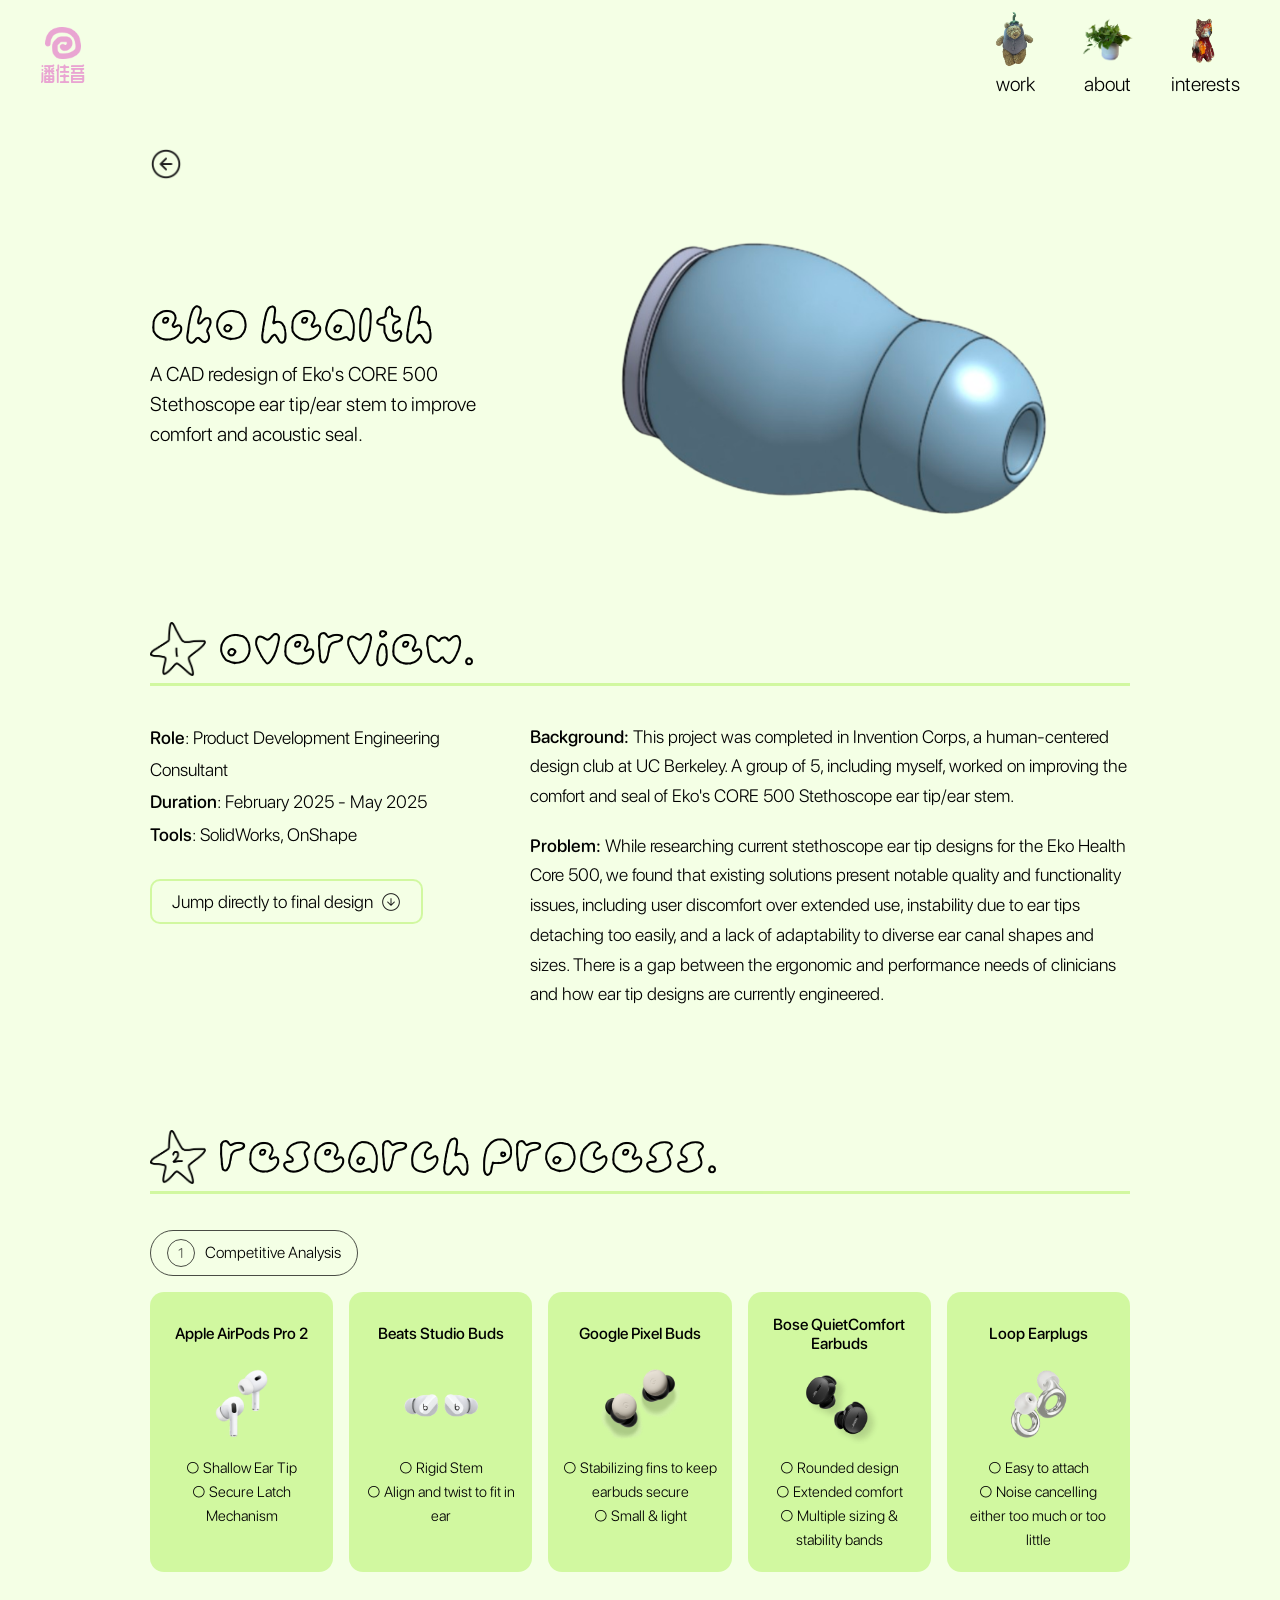
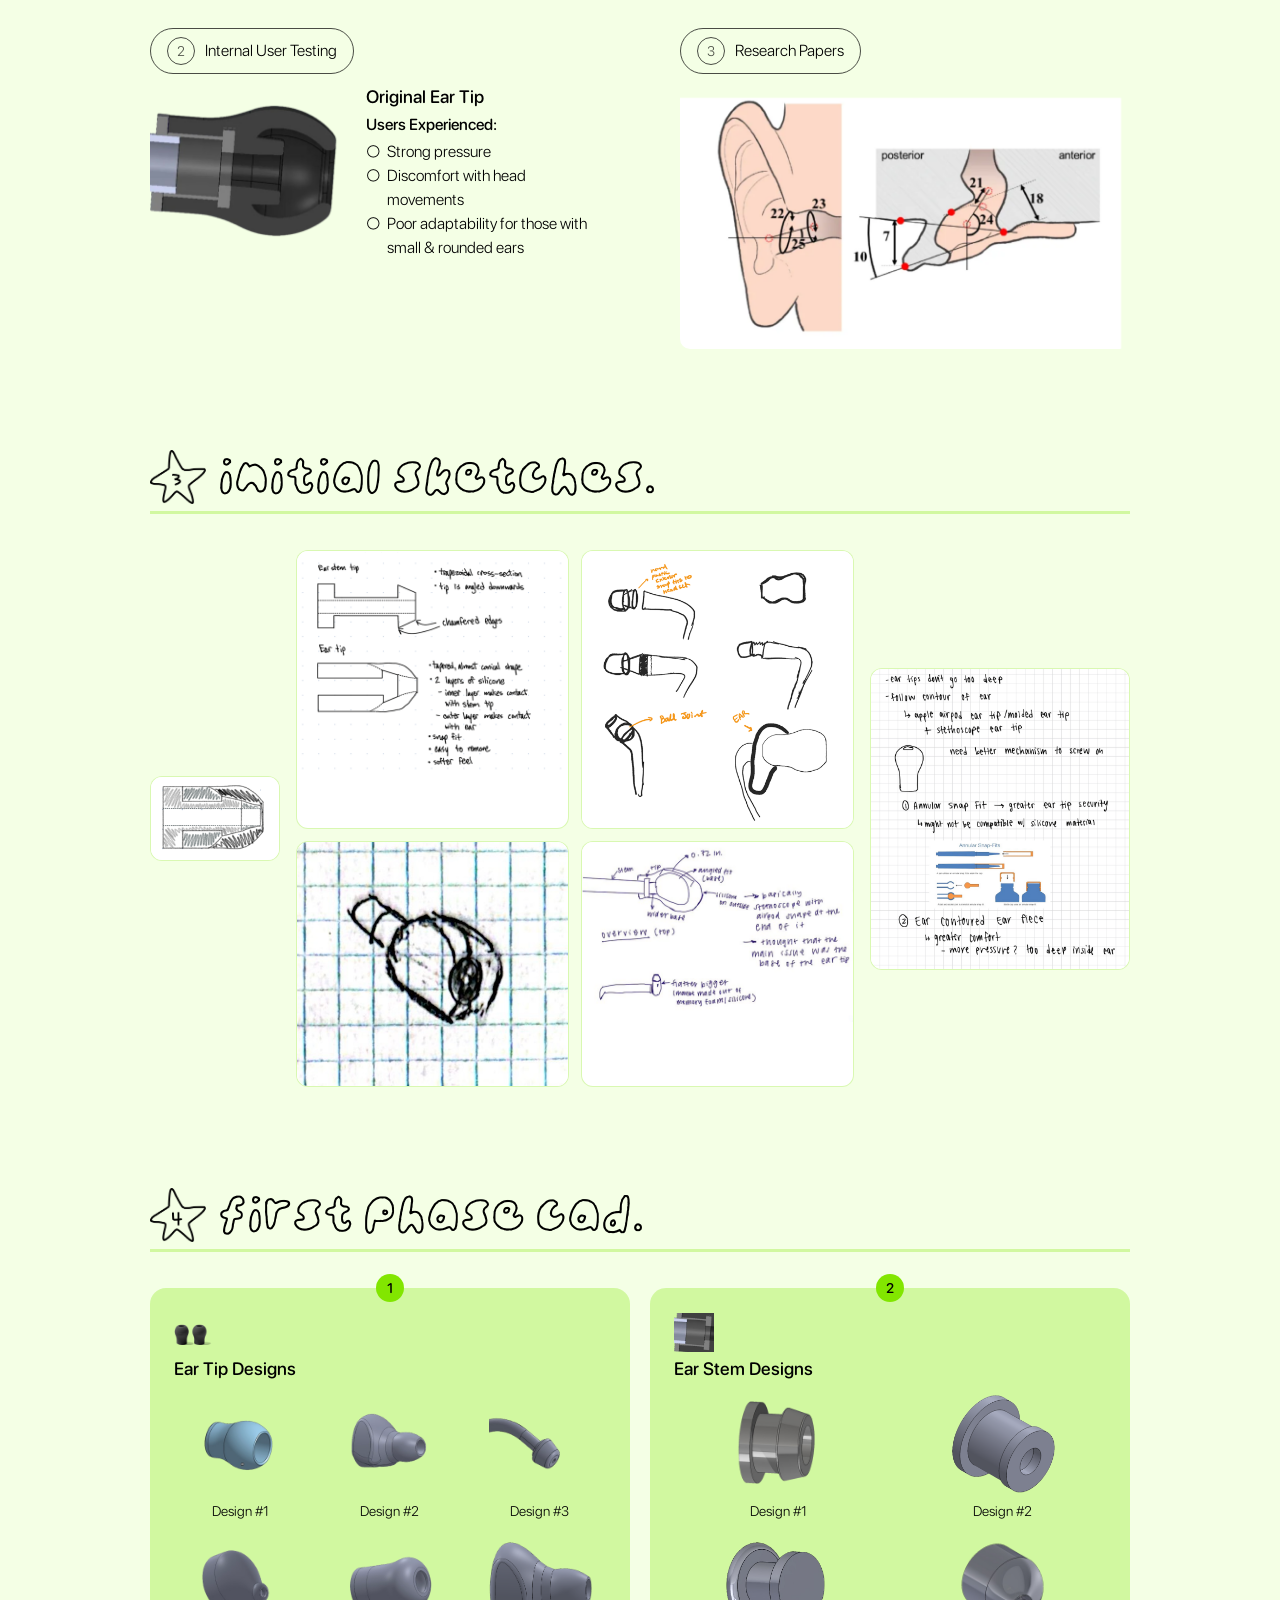
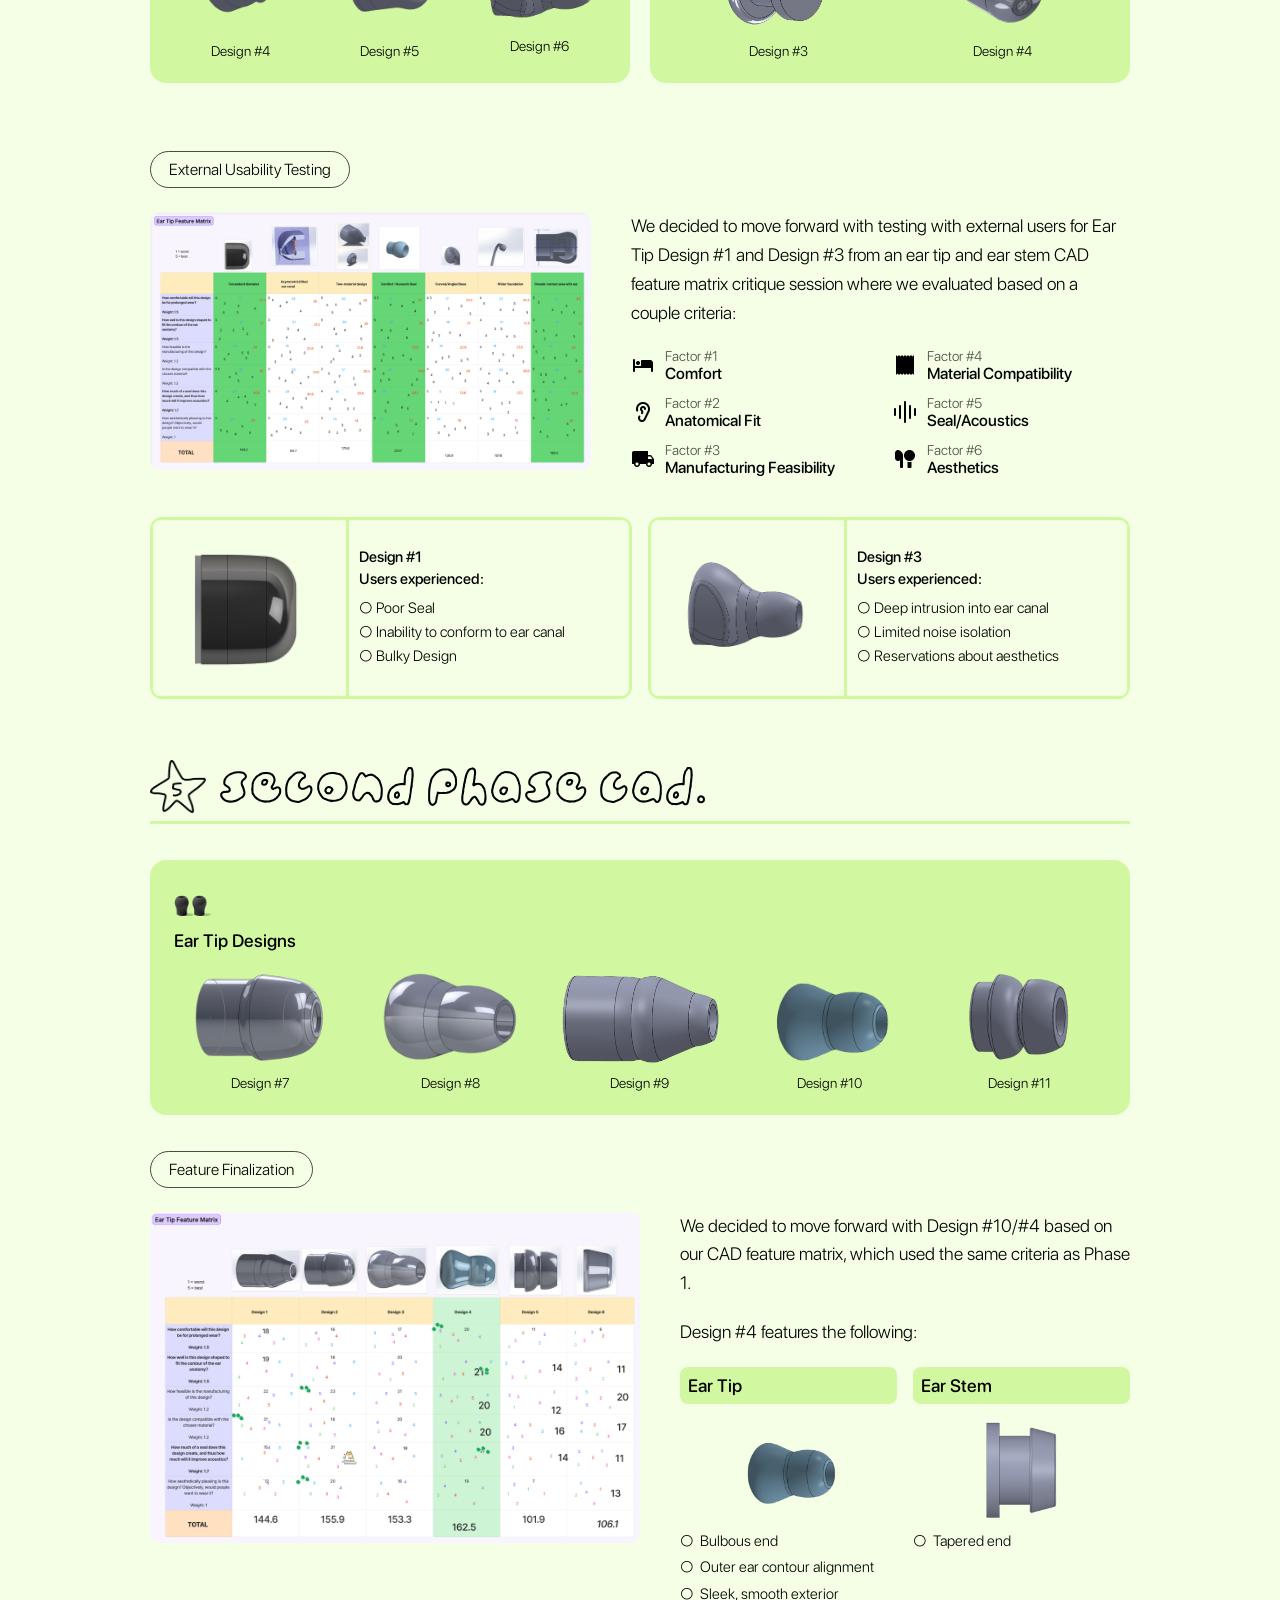
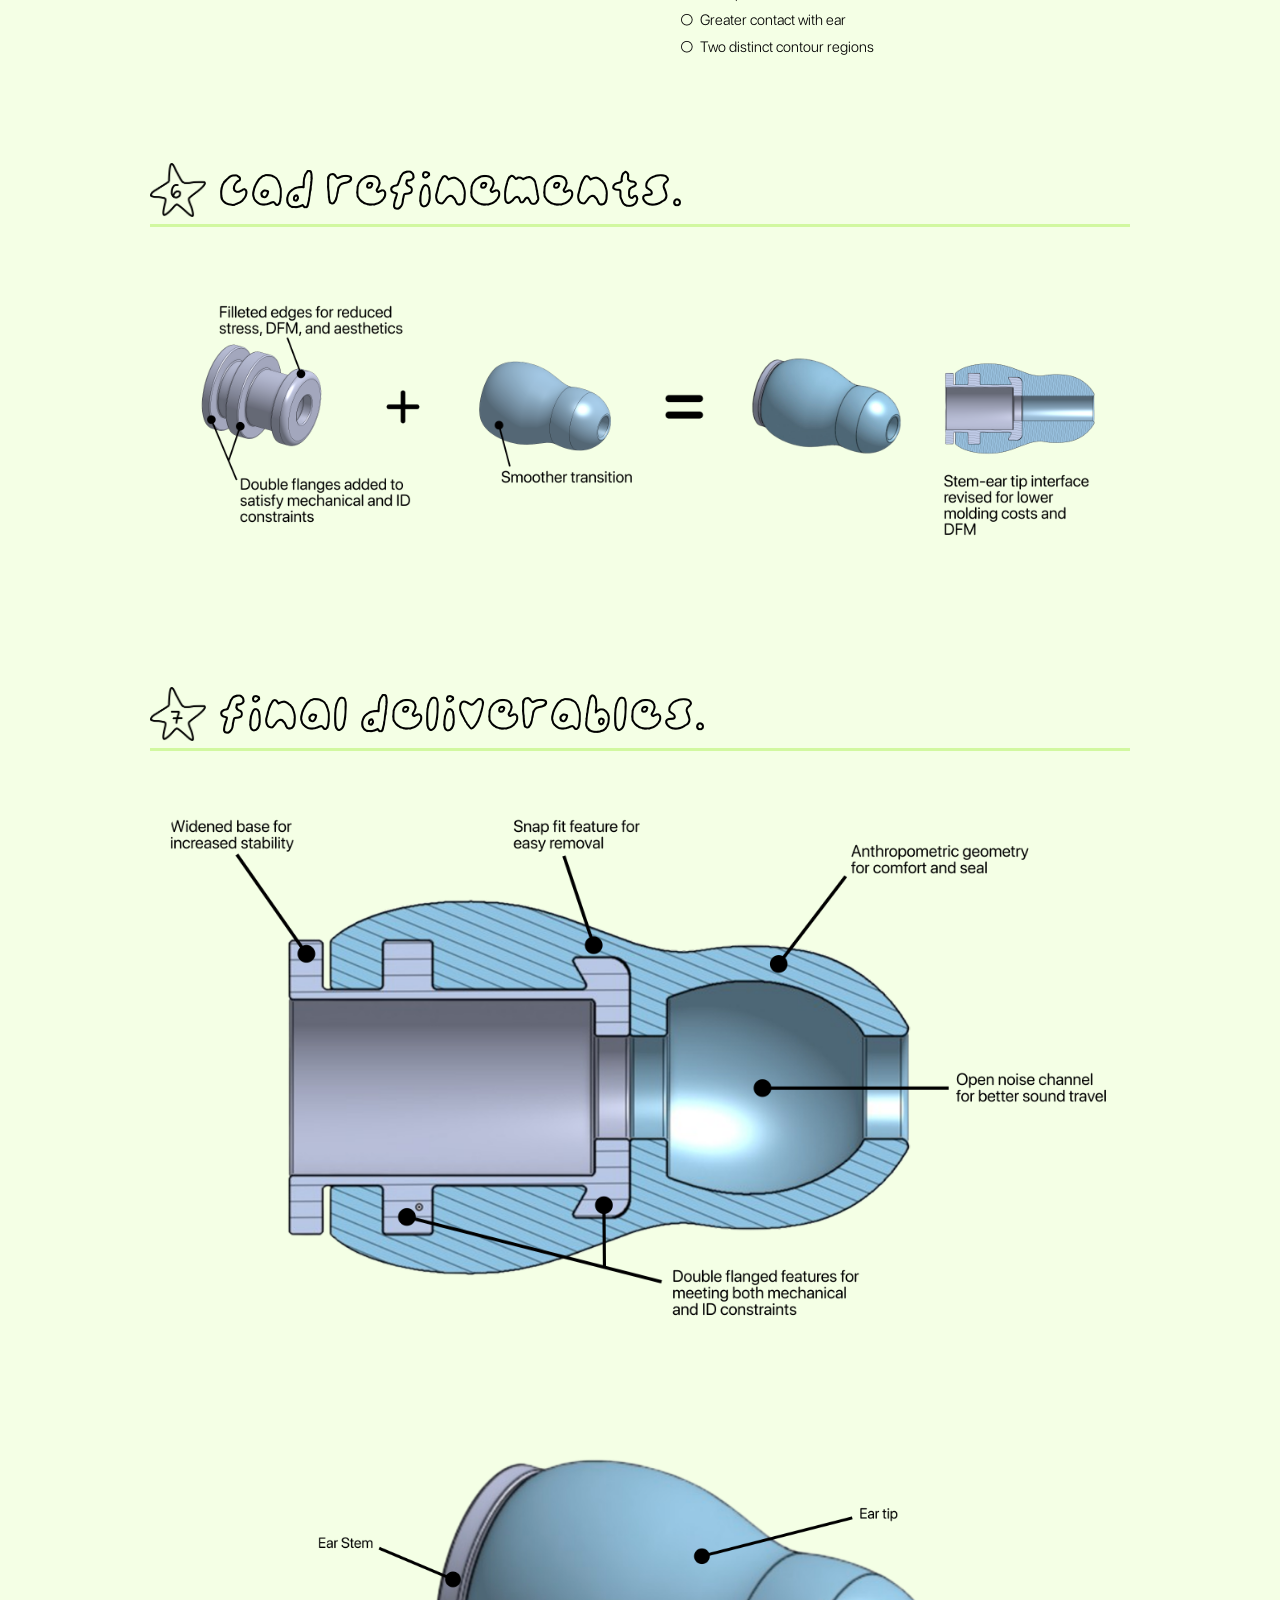
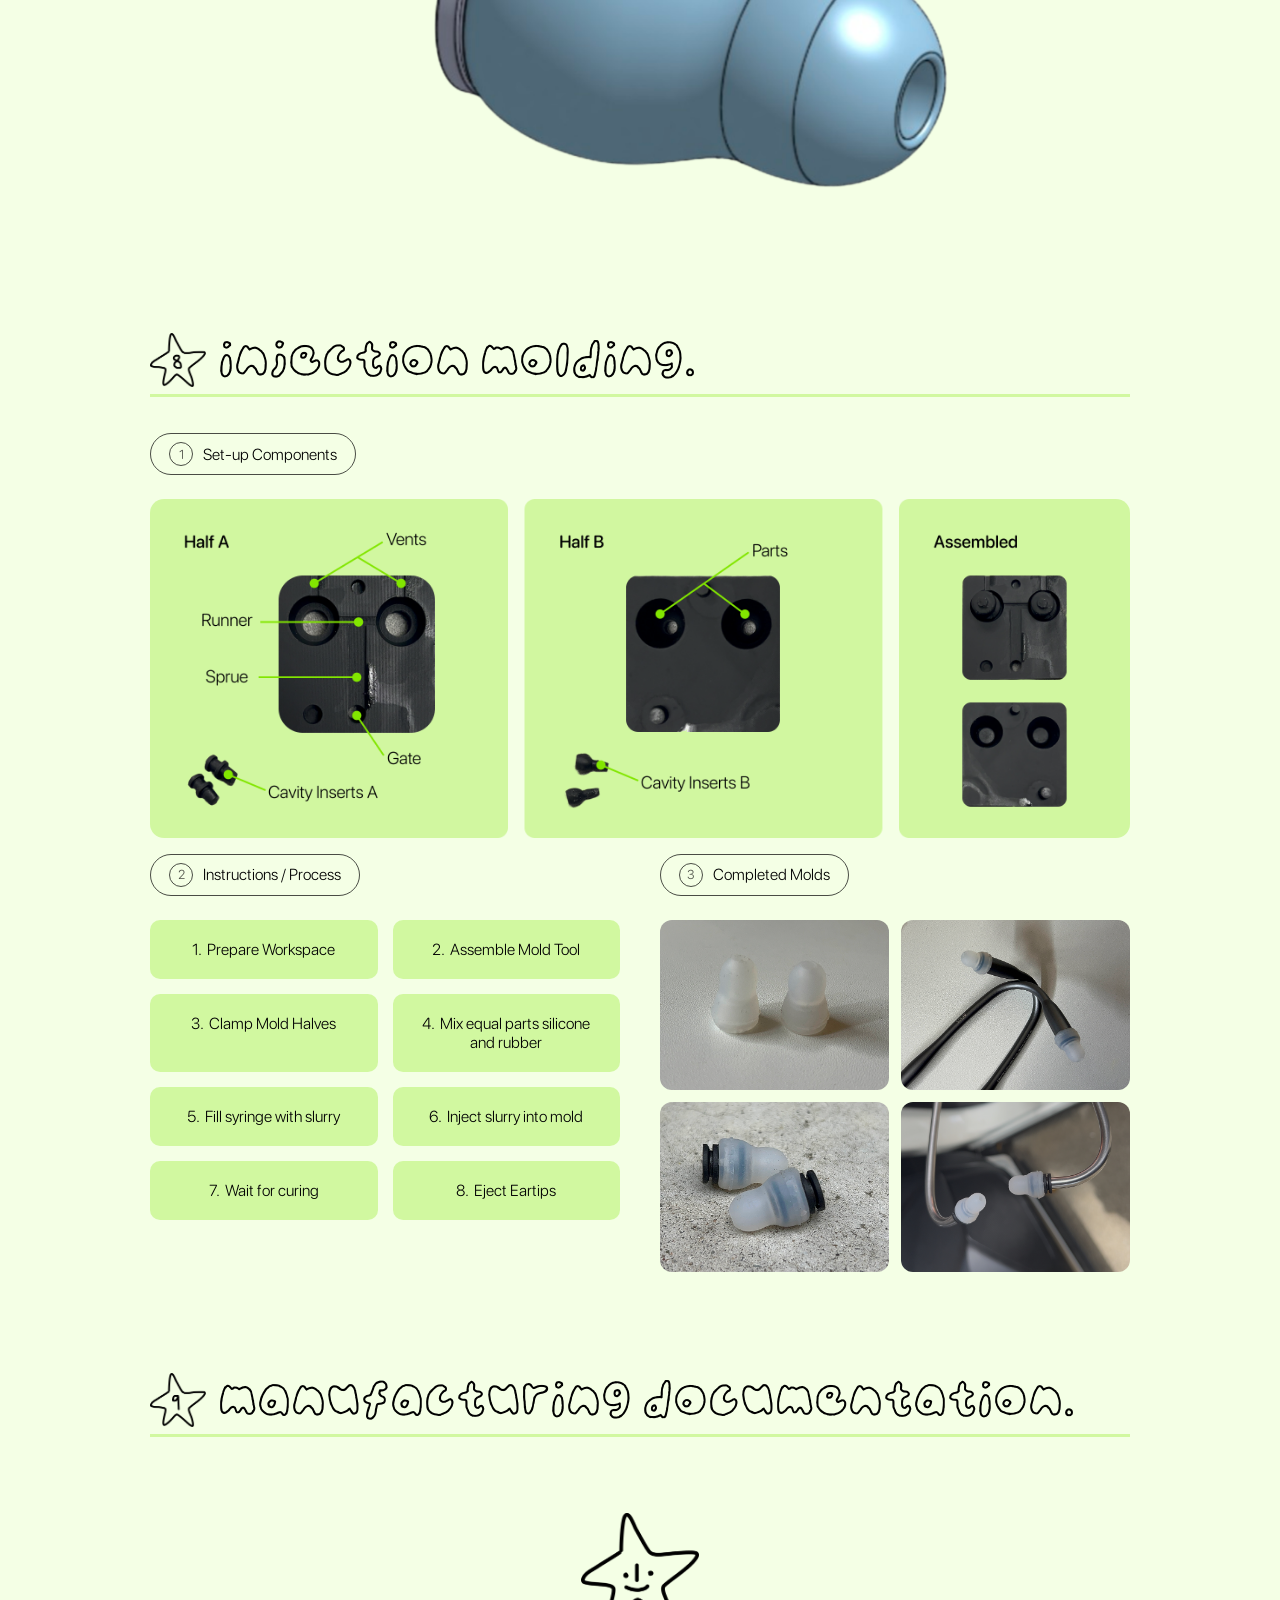
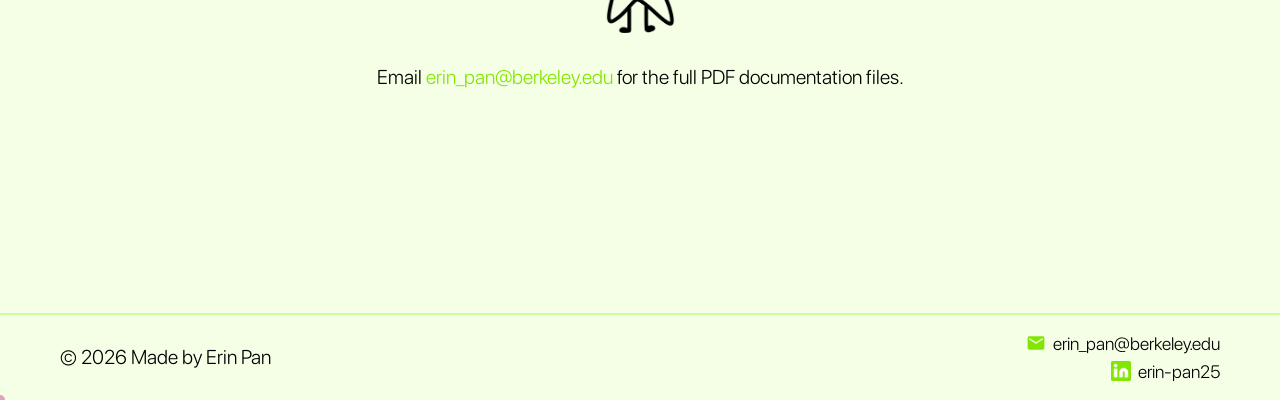
==== commit 1f132686: "add favicons and og tags" ====
--- a/ekohealth.html
+++ b/ekohealth.html
@@ -7,6 +7,10 @@
   <link rel="preconnect" href="https://fonts.googleapis.com"/>
   <link rel="preconnect" href="https://fonts.gstatic.com" crossorigin/>
   <link href="https://fonts.googleapis.com/css2?family=ZCOOL+QingKe+HuangYou&display=swap" rel="stylesheet"/>
+<link rel="icon" type="image/png" href="assets/spiral.png"/>
+<meta property="og:title" content="Eko Health — Erin Pan"/>
+<meta property="og:description" content="A CAD redesign of Eko's CORE 500 Stethoscope ear tip/ear stem to improve comfort and acoustic seal."/>
+<meta property="og:image" content="https://erinpan.github.io/assets/spiral.png"/>
   <style>
     @font-face {
       font-family: "HamIsCute";
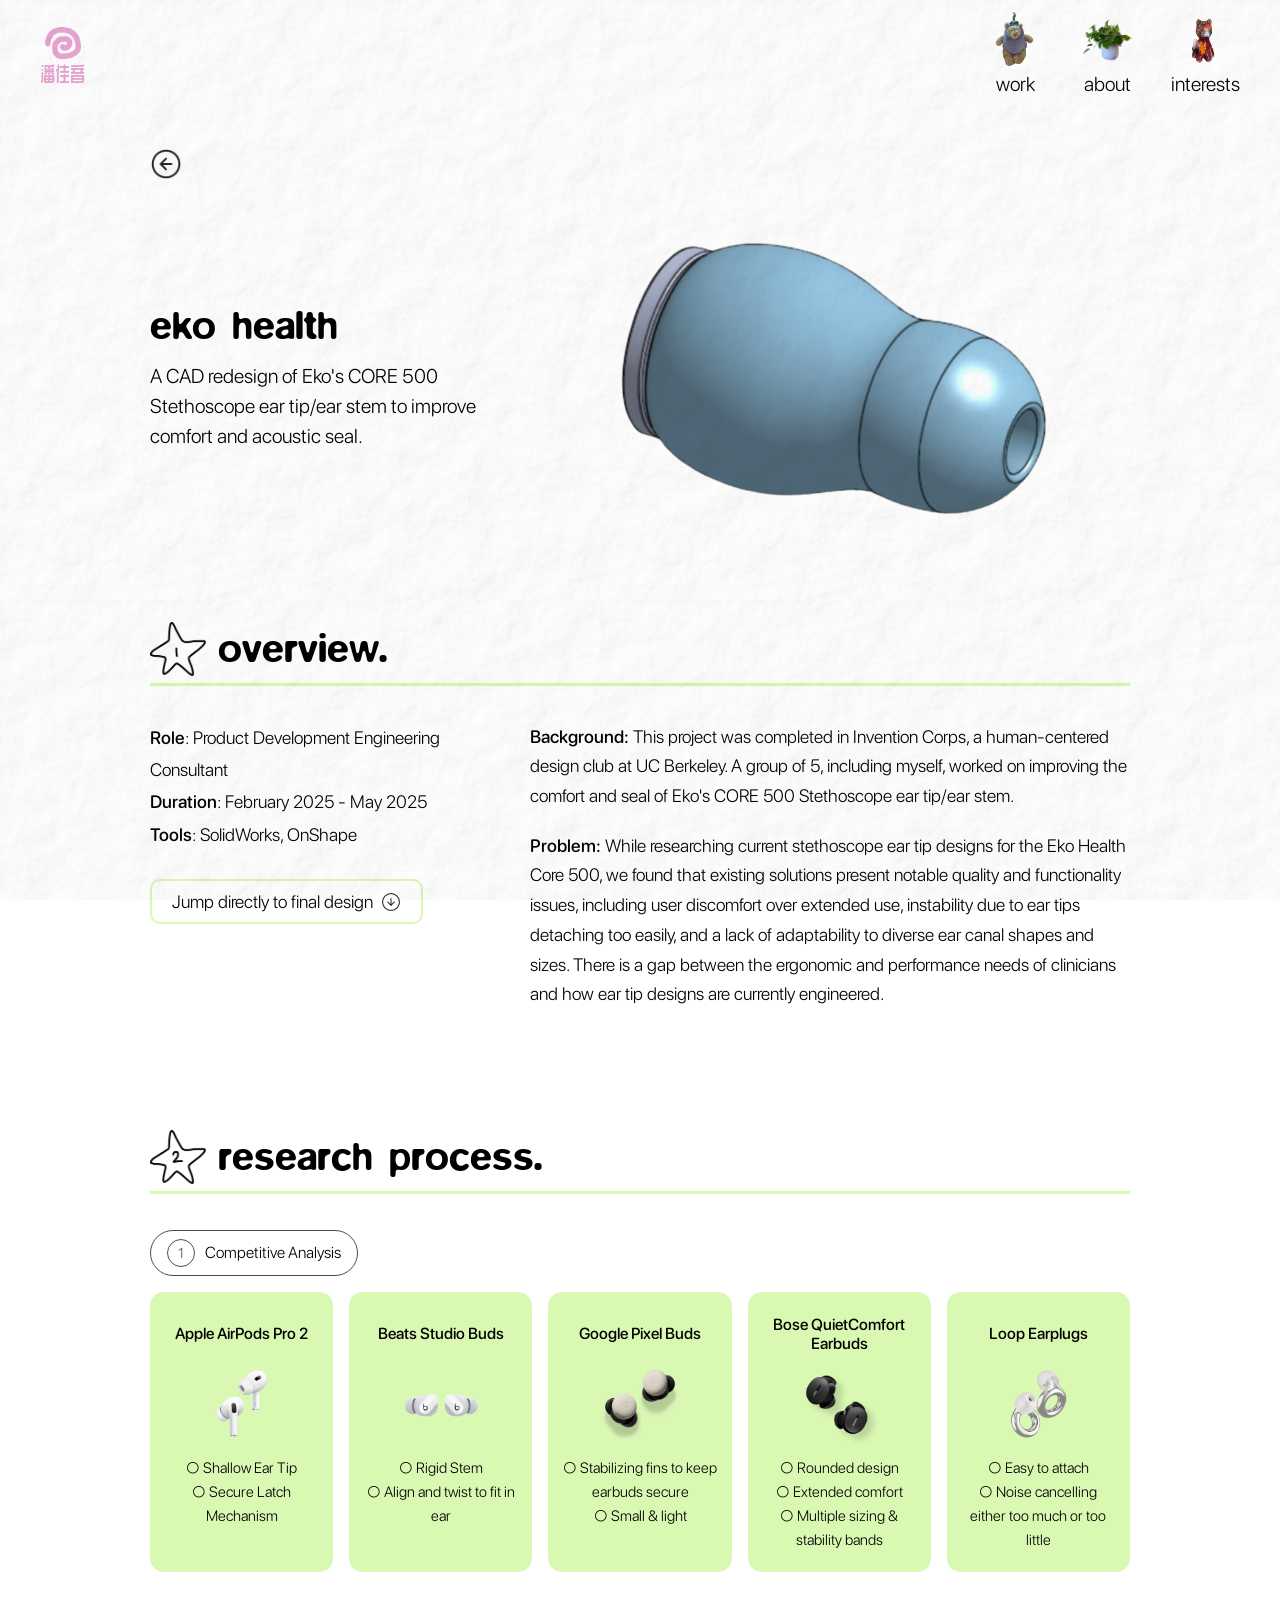
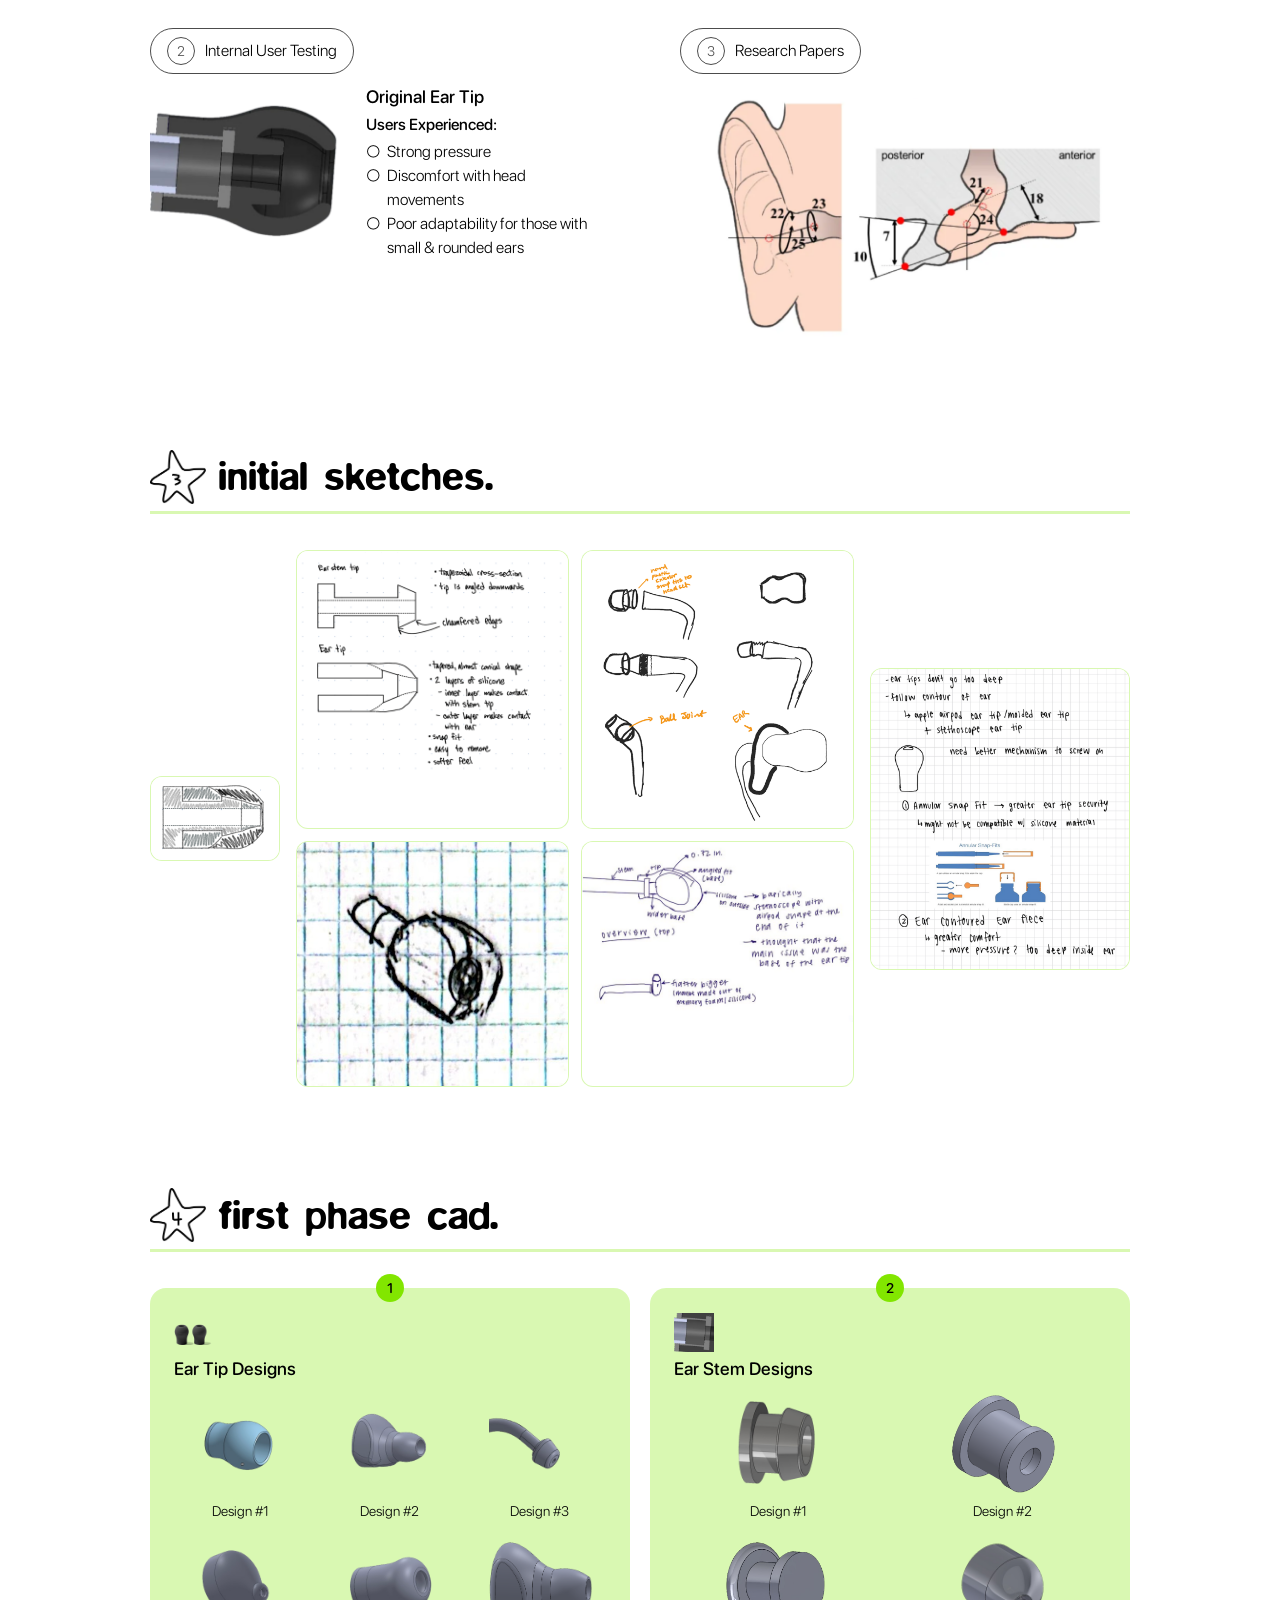
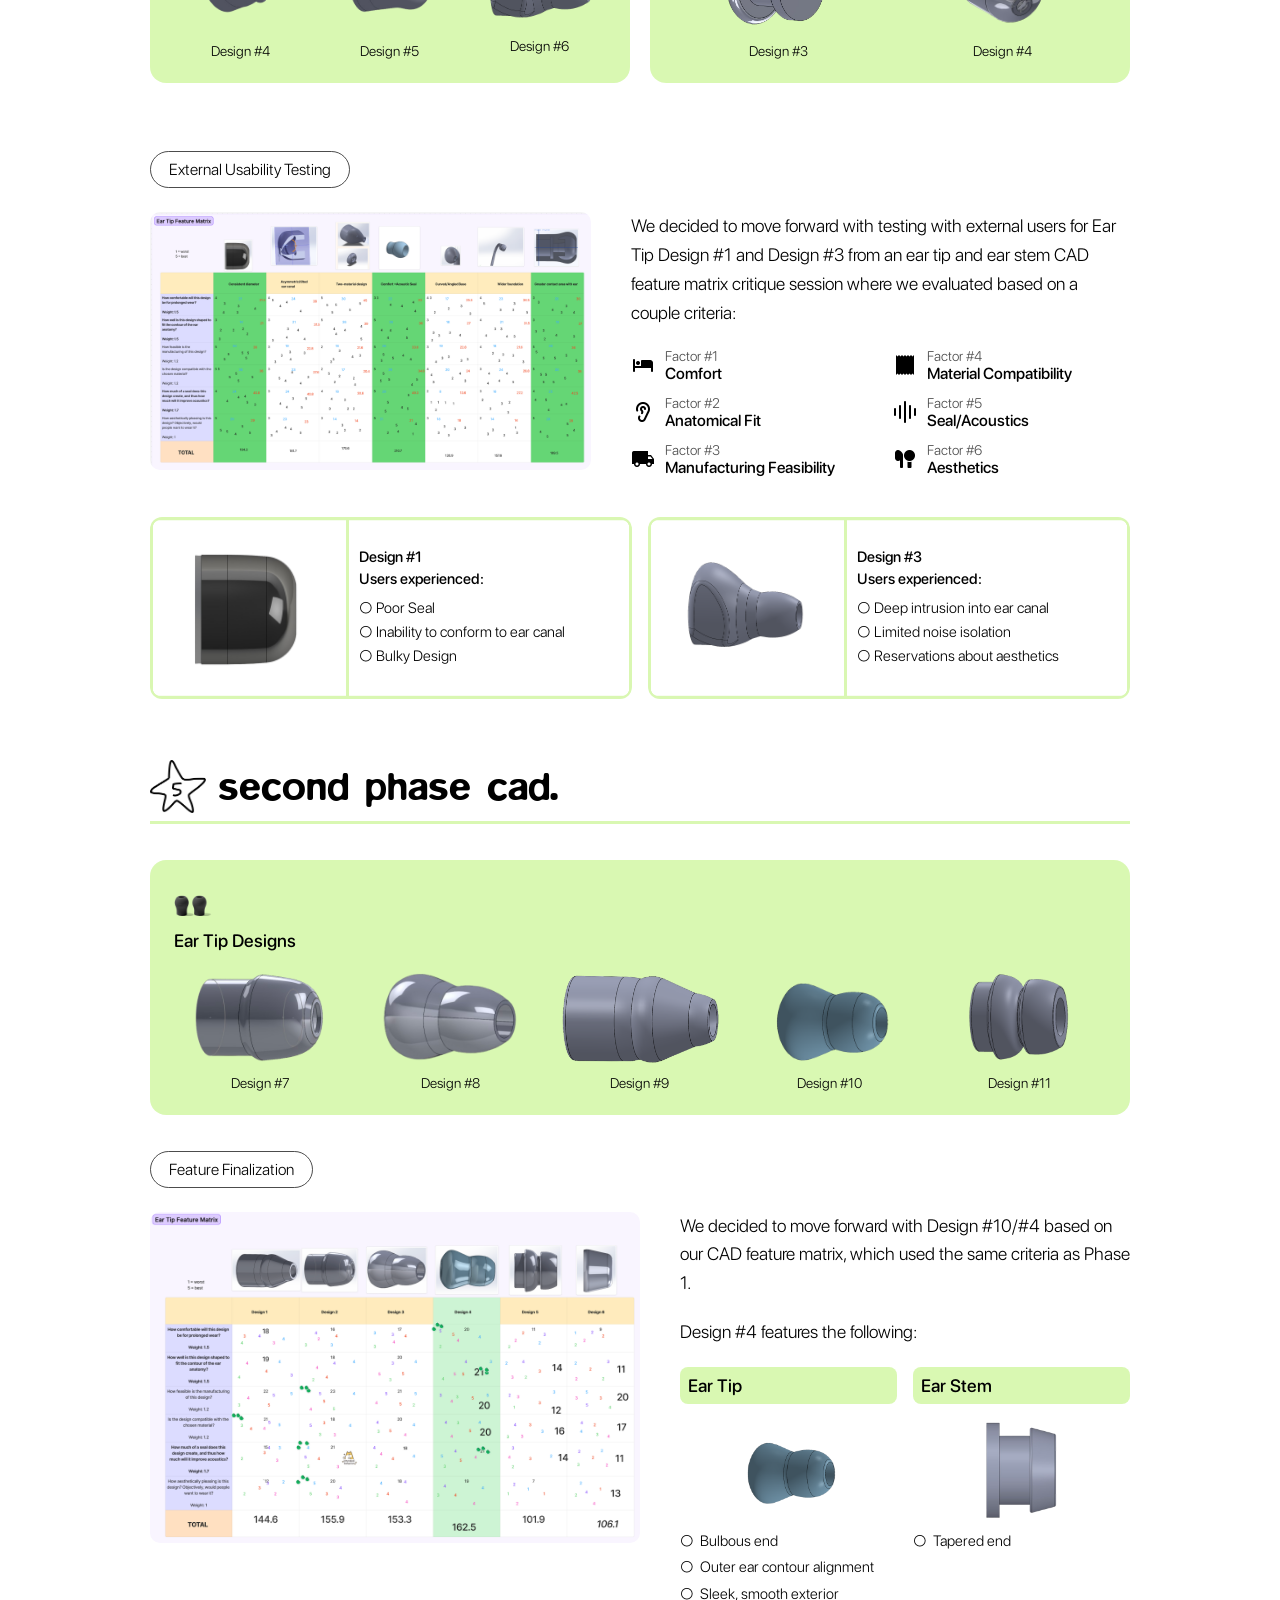
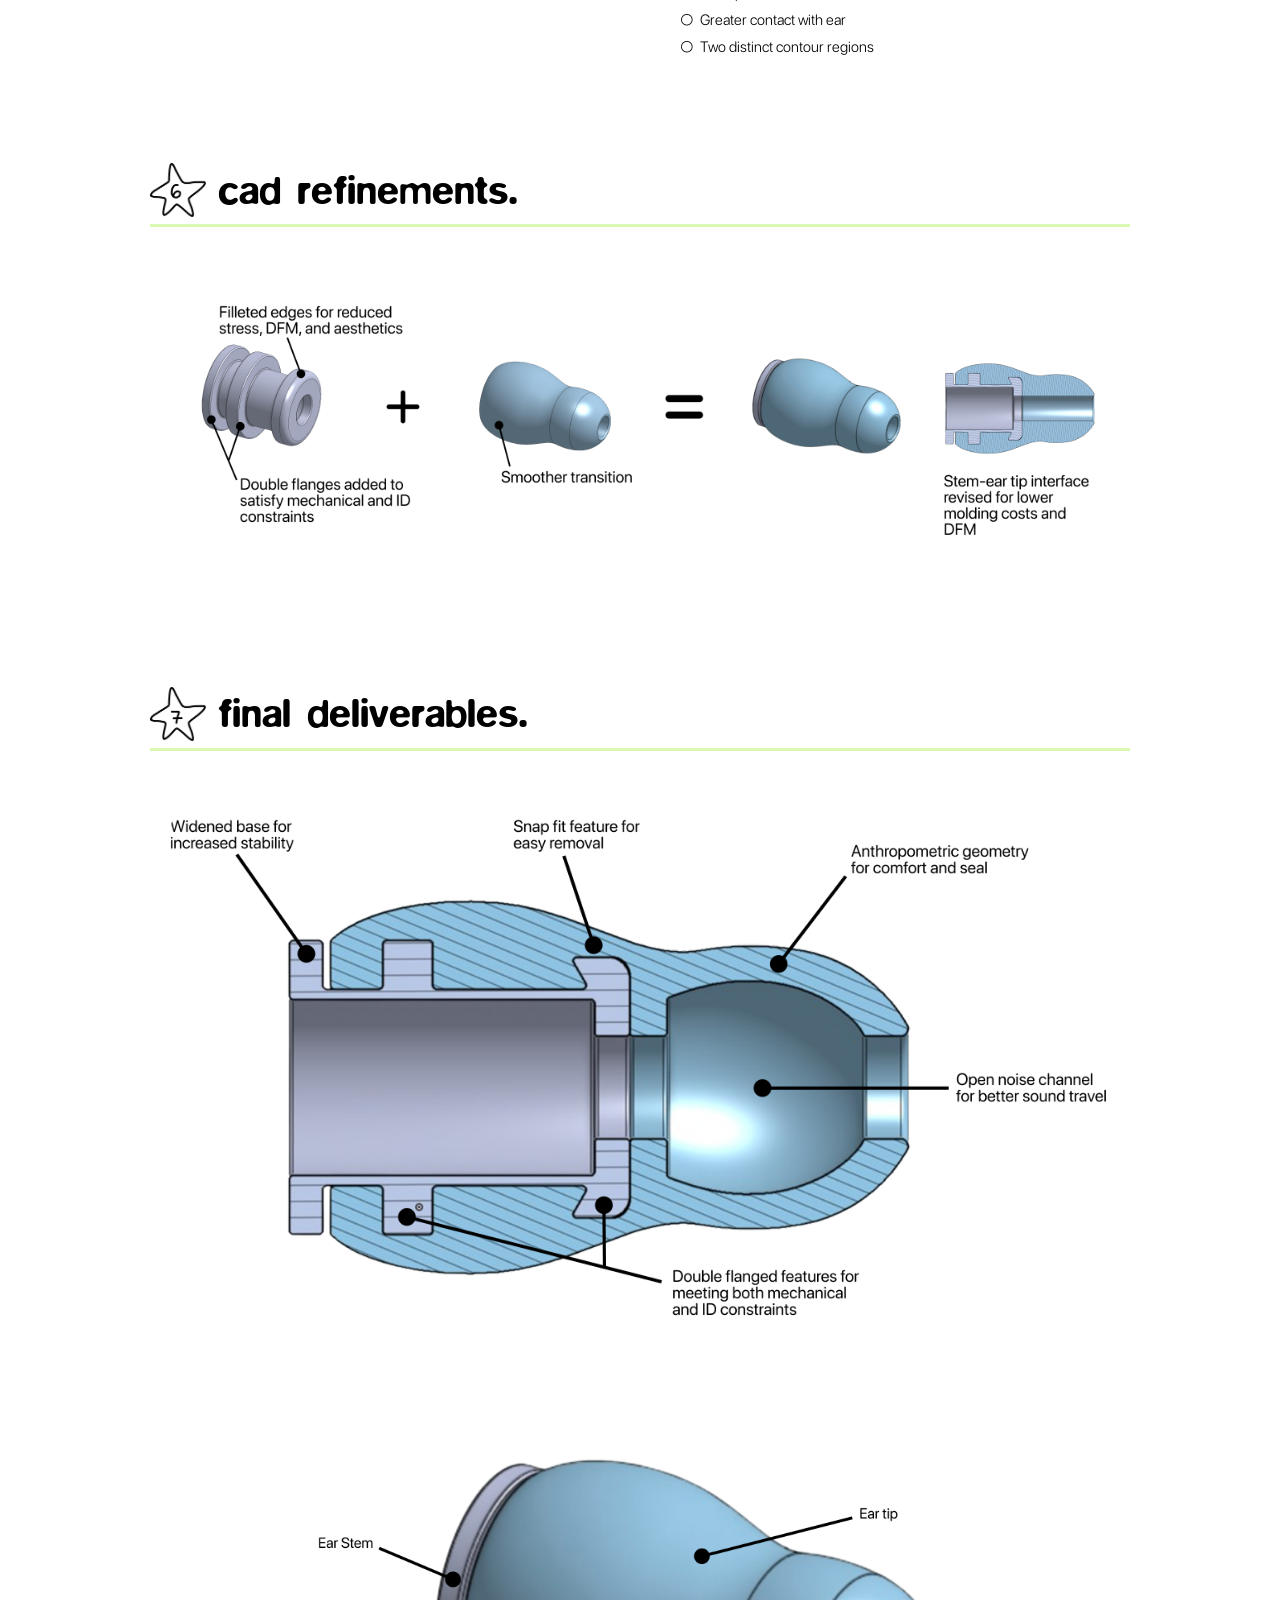
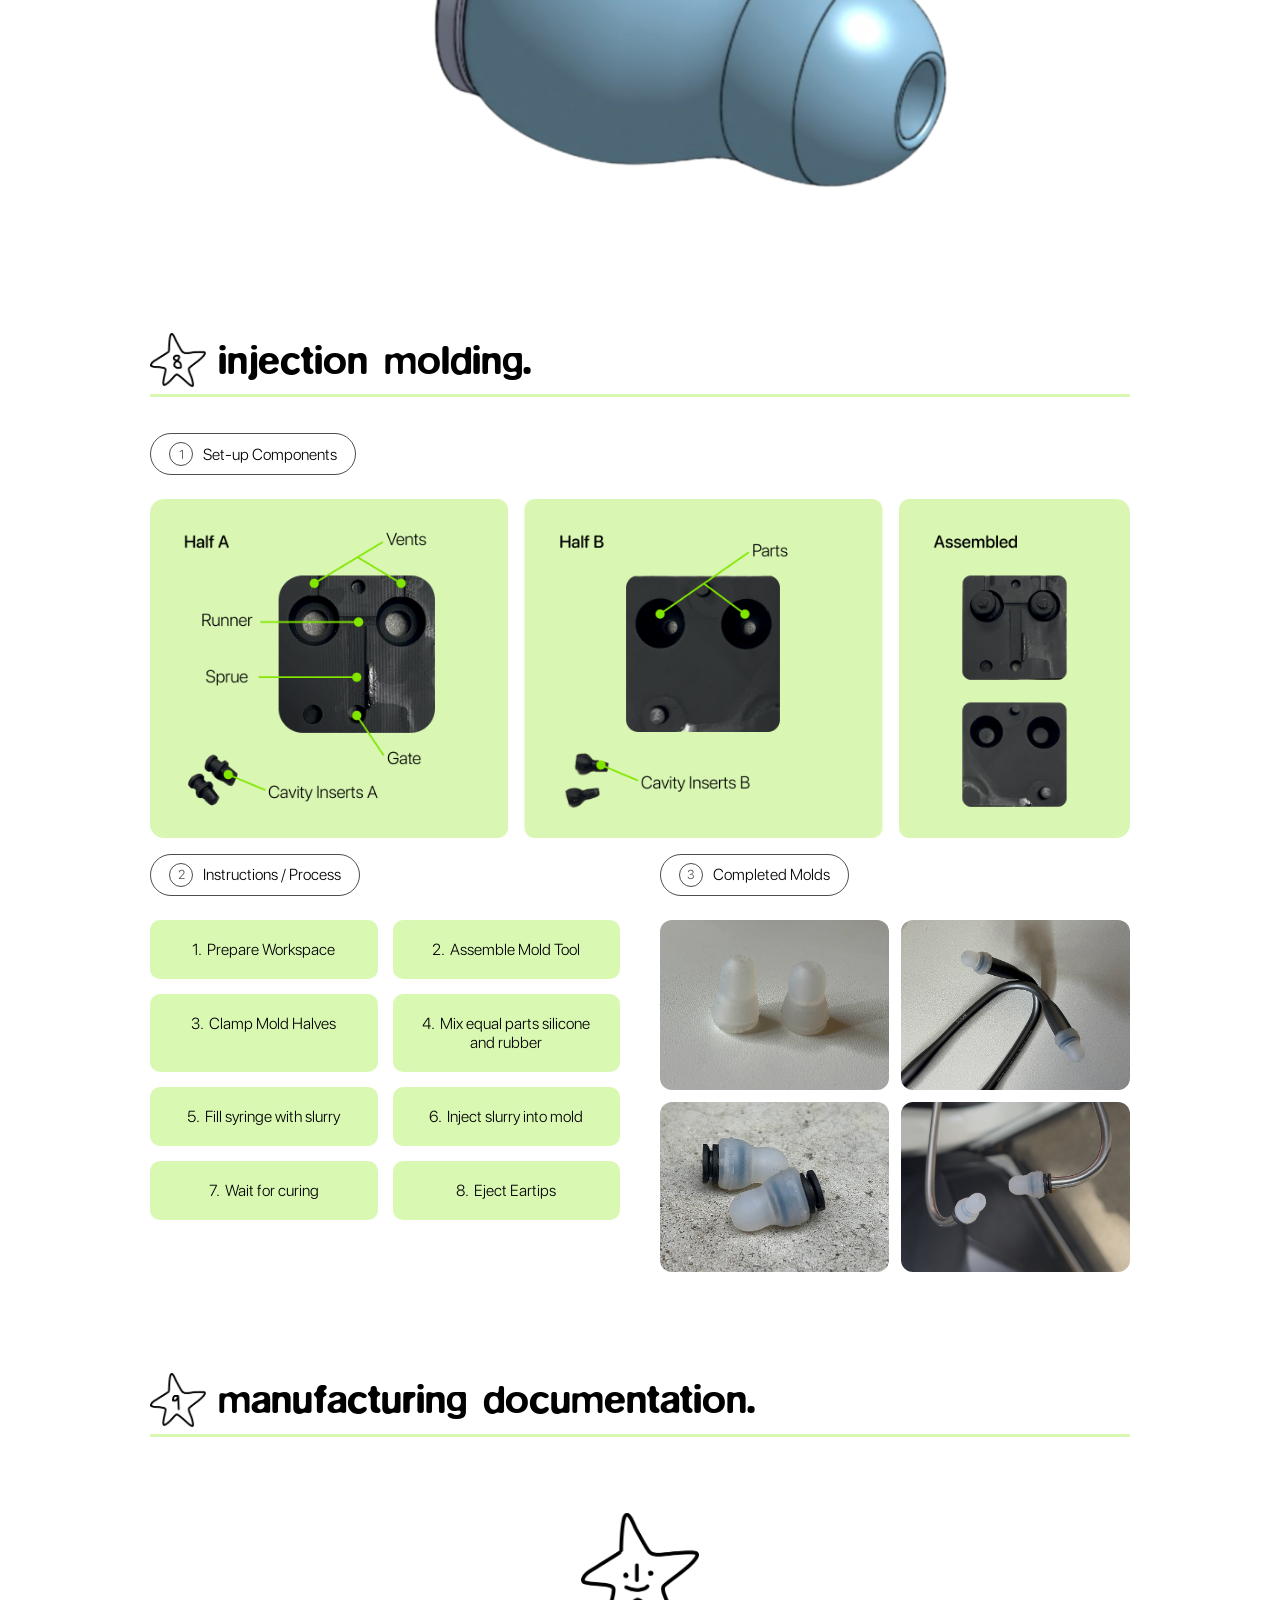
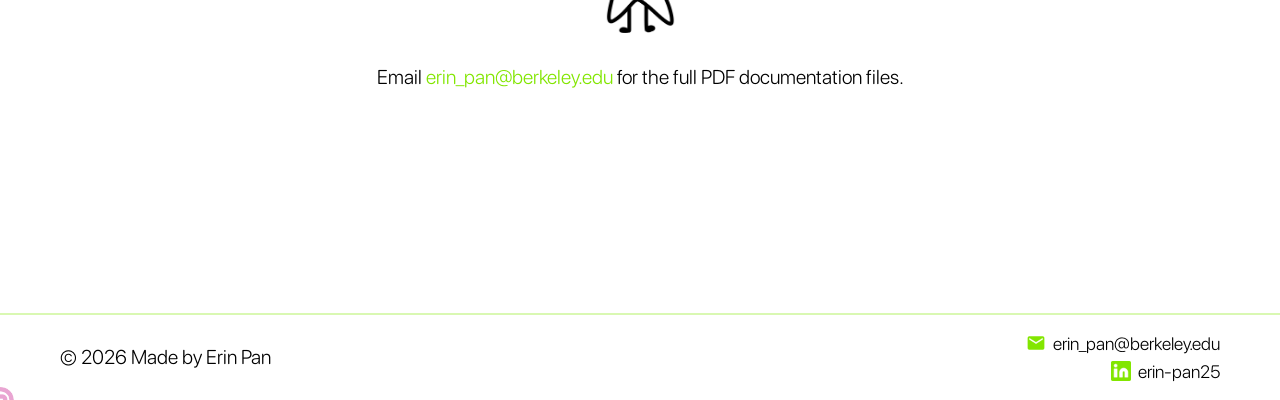
==== commit e8ecf370: "modified_1" ====
--- a/ekohealth.html
+++ b/ekohealth.html
@@ -14,7 +14,7 @@
   <style>
     @font-face {
       font-family: "HamIsCute";
-      src: url("assets/fonts/HamIsCute-Regular.otf") format("opentype");
+      src: url("assets/fonts/Blur_Medium.ttf") format("truetype");
     }
     @font-face {
       font-family: "SFProRounded";
@@ -28,7 +28,7 @@
     }
 
     :root {
-      --bg: #F4FFE5;
+      --bg: #ffffff;
       --green: #82E600;
       --green-30: rgba(130,230,0,0.3);
       --green-100: #82E600;
